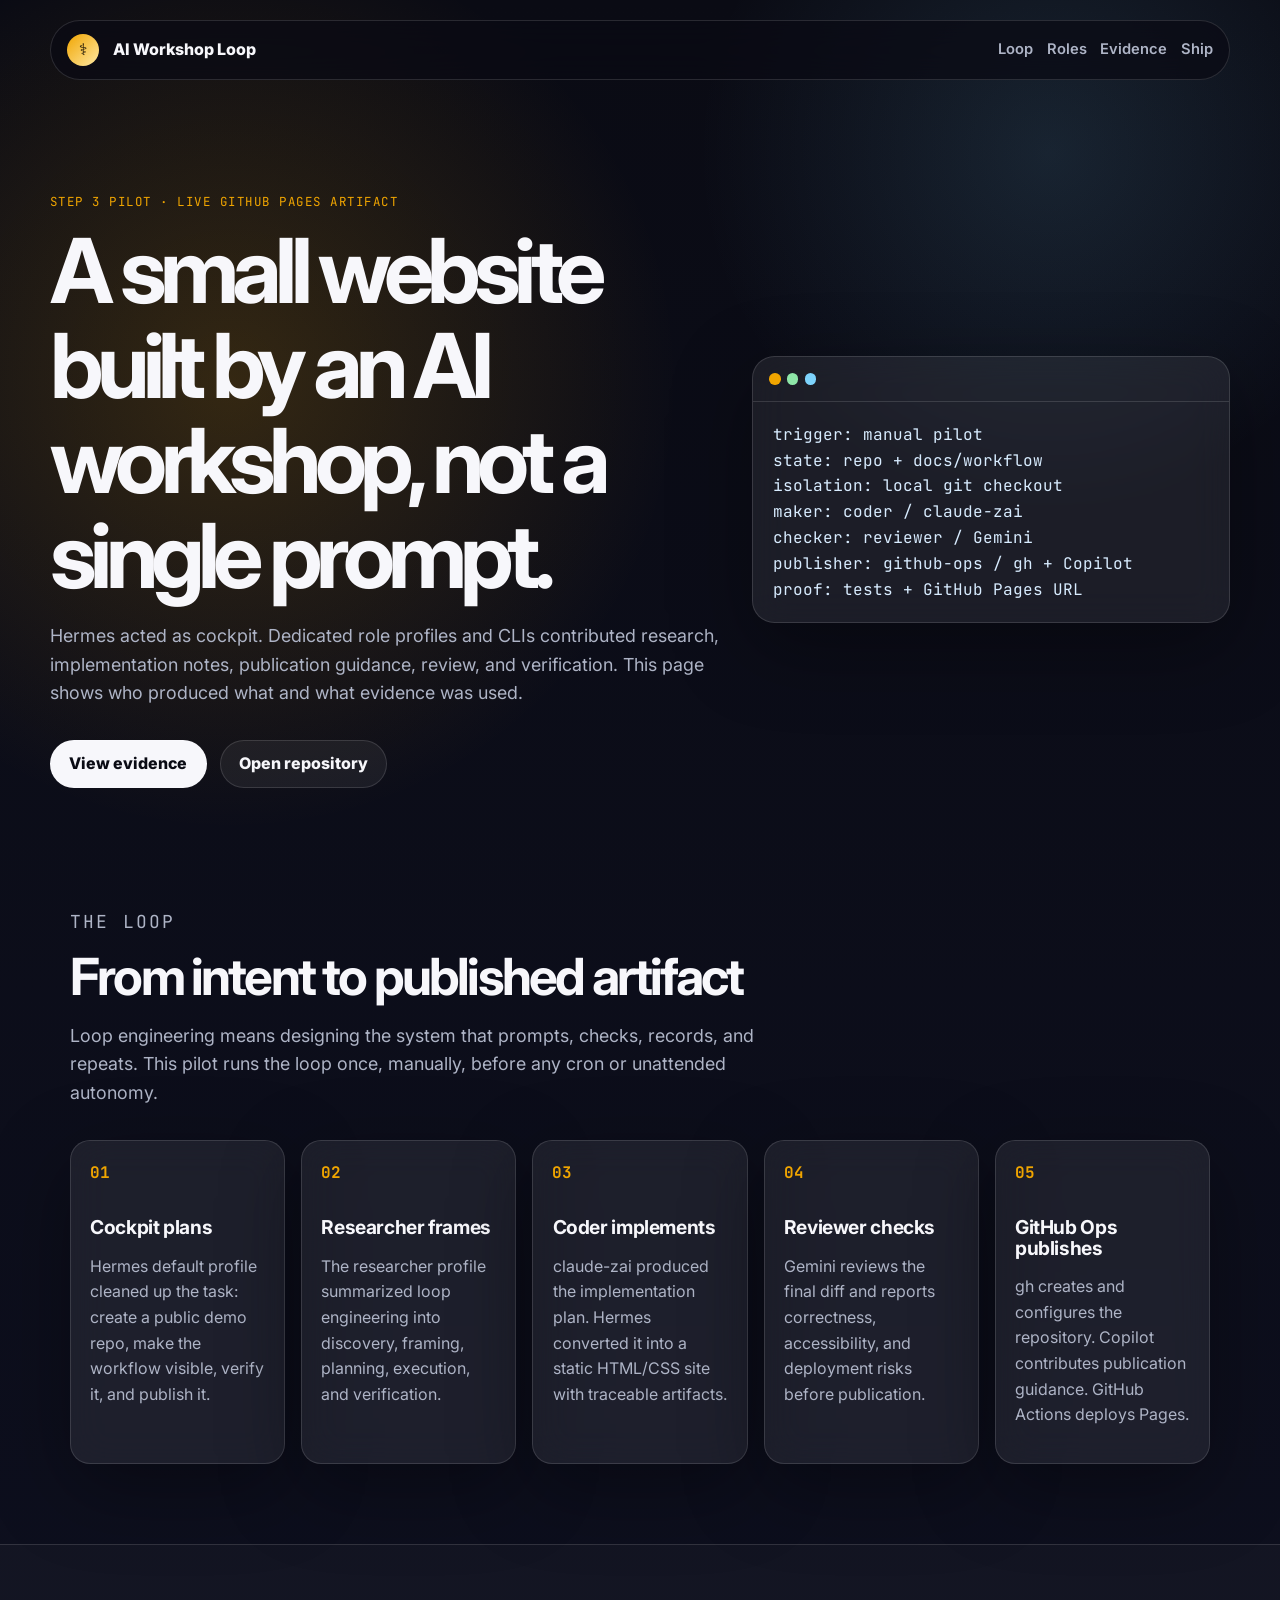
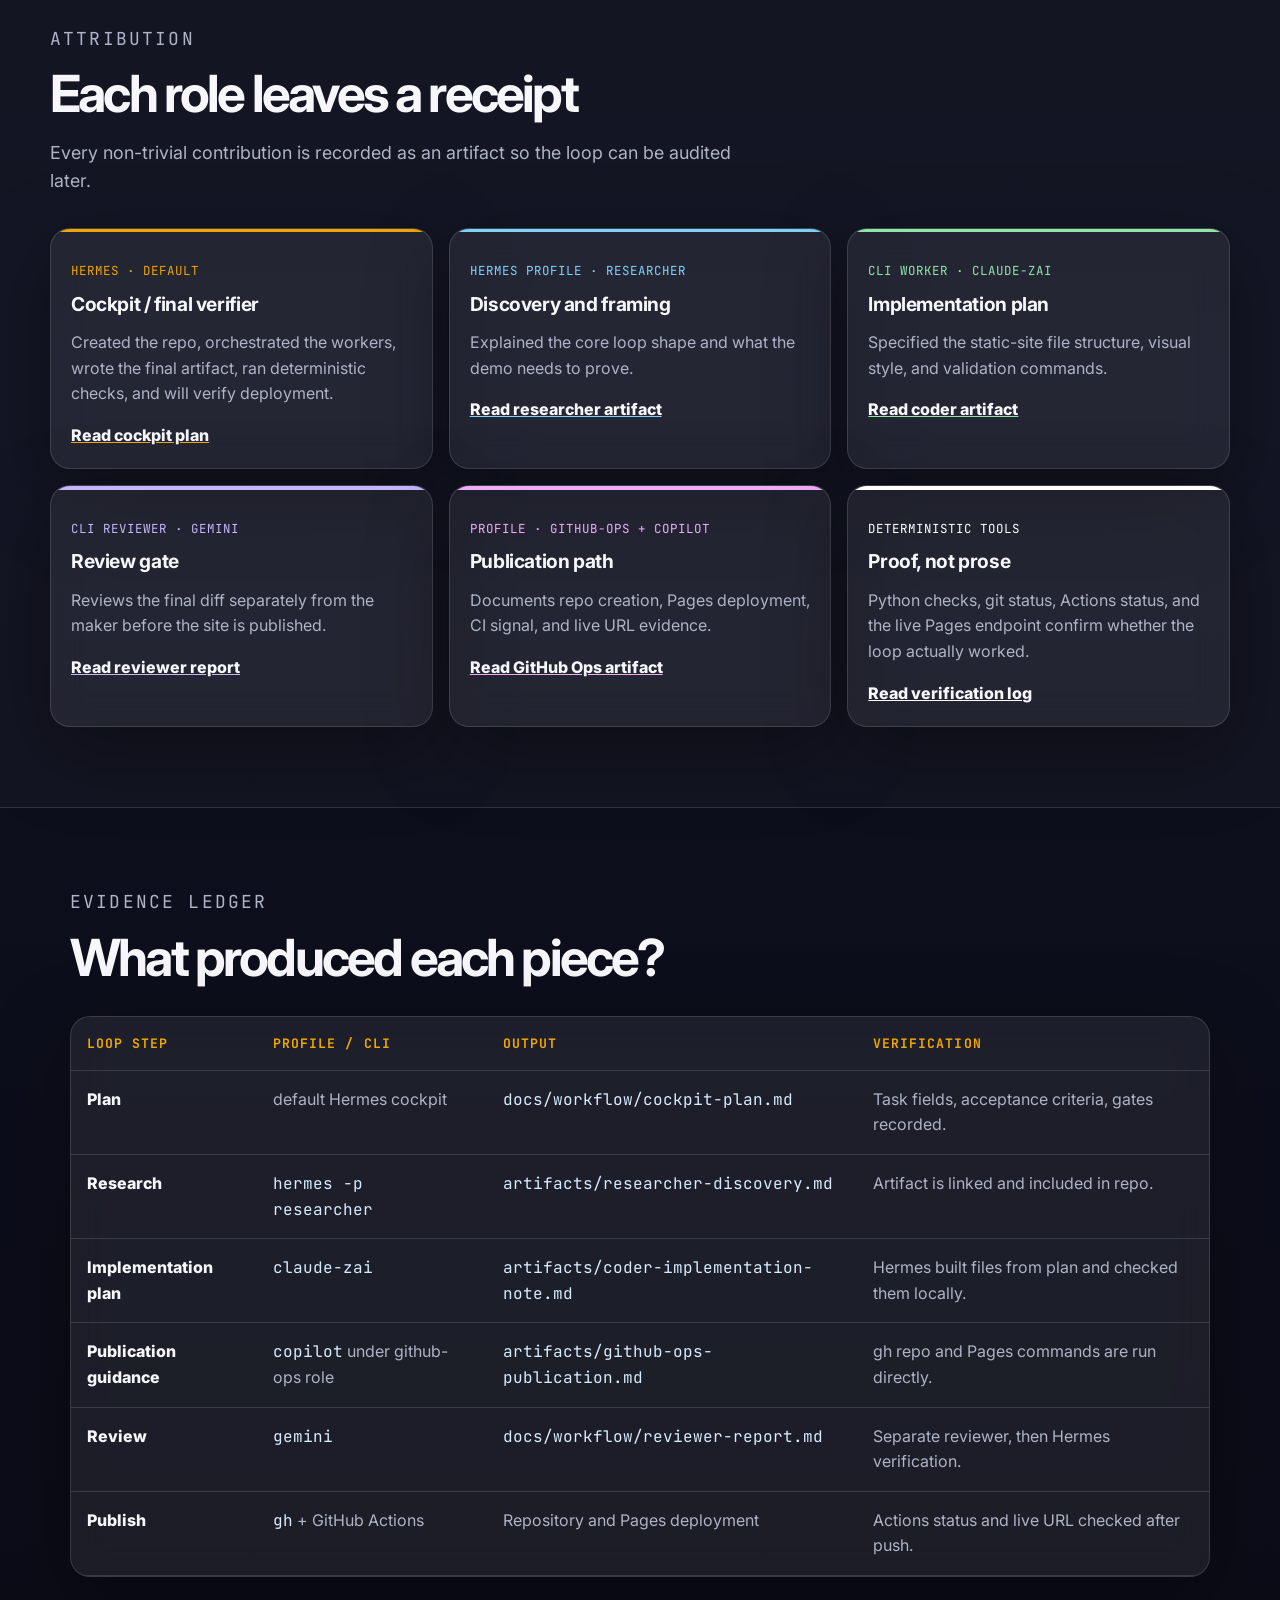
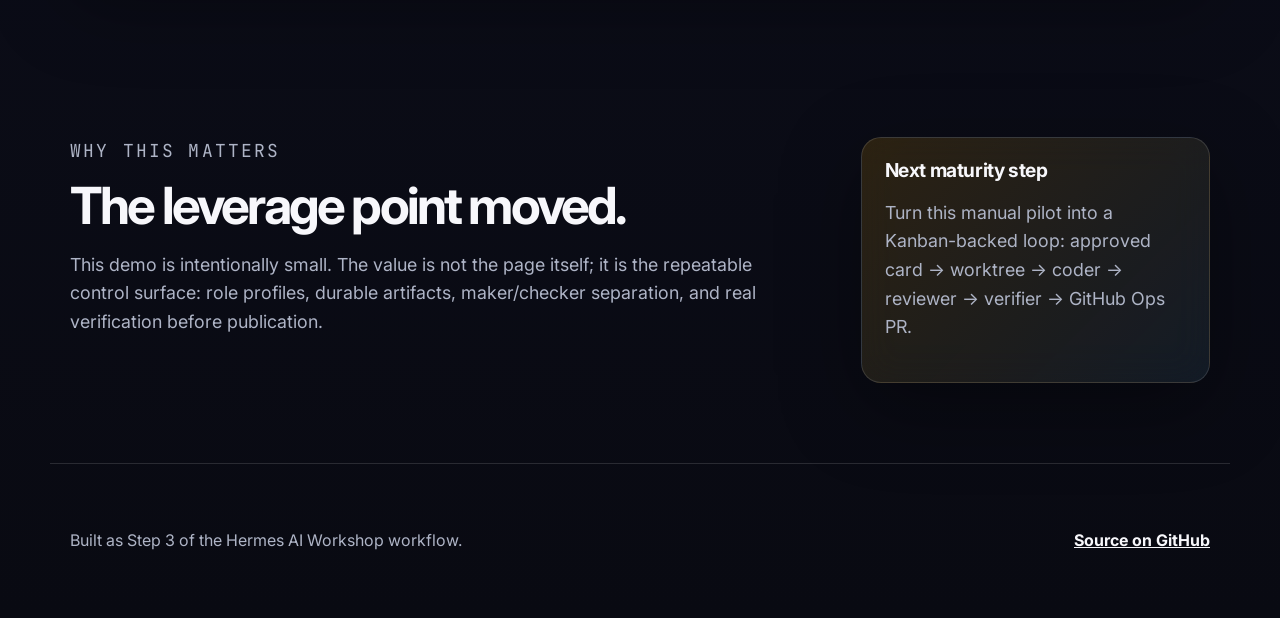
==== index.html @ 306cc92f "feat: publish AI workshop loop demo" ====
<!doctype html>
<html lang="en">
<head>
  <meta charset="utf-8">
  <meta name="viewport" content="width=device-width, initial-scale=1">
  <meta name="description" content="A live GitHub Pages demo of a Hermes AI-workshop loop with role profiles, CLI workers, review gates, and deterministic verification.">
  <title>Hermes AI Workshop Loop Demo</title>
  <link rel="preconnect" href="https://fonts.googleapis.com">
  <link rel="preconnect" href="https://fonts.gstatic.com" crossorigin>
  <link href="https://fonts.googleapis.com/css2?family=Inter:wght@400;500;600;700;800&family=JetBrains+Mono:wght@400;600&display=swap" rel="stylesheet">
  <link rel="stylesheet" href="styles.css">
</head>
<body>
  <a class="skip-link" href="#main">Skip to content</a>
  <header class="hero">
    <nav class="nav" aria-label="Primary">
      <a class="brand" href="#top" aria-label="AI Workshop Loop Demo home">
        <span class="brand-mark">⚕</span>
        <span>AI Workshop Loop</span>
      </a>
      <div class="nav-links">
        <a href="#loop">Loop</a>
        <a href="#roles">Roles</a>
        <a href="#evidence">Evidence</a>
        <a href="#ship">Ship</a>
      </div>
    </nav>

    <section id="top" class="hero-grid" aria-labelledby="hero-title">
      <div class="hero-copy">
        <p class="eyebrow">Step 3 pilot · live GitHub Pages artifact</p>
        <h1 id="hero-title">A small website built by an AI workshop, not a single prompt.</h1>
        <p class="hero-subtitle">Hermes acted as cockpit. Dedicated role profiles and CLIs contributed research, implementation notes, publication guidance, review, and verification. This page shows who produced what and what evidence was used.</p>
        <div class="hero-actions">
          <a class="button primary" href="#evidence">View evidence</a>
          <a class="button secondary" href="https://github.com/wink-/ai-workshop-loop-demo">Open repository</a>
        </div>
      </div>
      <div class="terminal-card" role="img" aria-label="Workflow terminal summary">
        <div class="terminal-dots" aria-hidden="true"><span></span><span></span><span></span></div>
        <pre><code>trigger: manual pilot
state: repo + docs/workflow
isolation: local git checkout
maker: coder / claude-zai
checker: reviewer / Gemini
publisher: github-ops / gh + Copilot
proof: tests + GitHub Pages URL</code></pre>
      </div>
    </section>
  </header>

  <main id="main">
    <section id="loop" class="section">
      <div class="section-heading">
        <p class="eyebrow">The loop</p>
        <h2>From intent to published artifact</h2>
        <p>Loop engineering means designing the system that prompts, checks, records, and repeats. This pilot runs the loop once, manually, before any cron or unattended autonomy.</p>
      </div>
      <ol class="timeline" aria-label="Workflow timeline">
        <li>
          <span class="step-number">01</span>
          <h3>Cockpit plans</h3>
          <p>Hermes default profile cleaned up the task: create a public demo repo, make the workflow visible, verify it, and publish it.</p>
        </li>
        <li>
          <span class="step-number">02</span>
          <h3>Researcher frames</h3>
          <p>The researcher profile summarized loop engineering into discovery, framing, planning, execution, and verification.</p>
        </li>
        <li>
          <span class="step-number">03</span>
          <h3>Coder implements</h3>
          <p>claude-zai produced the implementation plan. Hermes converted it into a static HTML/CSS site with traceable artifacts.</p>
        </li>
        <li>
          <span class="step-number">04</span>
          <h3>Reviewer checks</h3>
          <p>Gemini reviews the final diff and reports correctness, accessibility, and deployment risks before publication.</p>
        </li>
        <li>
          <span class="step-number">05</span>
          <h3>GitHub Ops publishes</h3>
          <p>gh creates and configures the repository. Copilot contributes publication guidance. GitHub Actions deploys Pages.</p>
        </li>
      </ol>
    </section>

    <section id="roles" class="section alt">
      <div class="section-heading">
        <p class="eyebrow">Attribution</p>
        <h2>Each role leaves a receipt</h2>
        <p>Every non-trivial contribution is recorded as an artifact so the loop can be audited later.</p>
      </div>
      <div class="role-grid">
        <article class="role-card cockpit">
          <p class="role-tag">Hermes · default</p>
          <h3>Cockpit / final verifier</h3>
          <p>Created the repo, orchestrated the workers, wrote the final artifact, ran deterministic checks, and will verify deployment.</p>
          <a href="docs/workflow/cockpit-plan.md">Read cockpit plan</a>
        </article>
        <article class="role-card researcher">
          <p class="role-tag">Hermes profile · researcher</p>
          <h3>Discovery and framing</h3>
          <p>Explained the core loop shape and what the demo needs to prove.</p>
          <a href="artifacts/researcher-discovery.md">Read researcher artifact</a>
        </article>
        <article class="role-card coder">
          <p class="role-tag">CLI worker · claude-zai</p>
          <h3>Implementation plan</h3>
          <p>Specified the static-site file structure, visual style, and validation commands.</p>
          <a href="artifacts/coder-implementation-note.md">Read coder artifact</a>
        </article>
        <article class="role-card reviewer">
          <p class="role-tag">CLI reviewer · Gemini</p>
          <h3>Review gate</h3>
          <p>Reviews the final diff separately from the maker before the site is published.</p>
          <a href="docs/workflow/reviewer-report.md">Read reviewer report</a>
        </article>
        <article class="role-card github">
          <p class="role-tag">Profile · github-ops + Copilot</p>
          <h3>Publication path</h3>
          <p>Documents repo creation, Pages deployment, CI signal, and live URL evidence.</p>
          <a href="artifacts/github-ops-publication.md">Read GitHub Ops artifact</a>
        </article>
        <article class="role-card verifier">
          <p class="role-tag">Deterministic tools</p>
          <h3>Proof, not prose</h3>
          <p>Python checks, git status, Actions status, and the live Pages endpoint confirm whether the loop actually worked.</p>
          <a href="docs/workflow/verification.md">Read verification log</a>
        </article>
      </div>
    </section>

    <section id="evidence" class="section">
      <div class="section-heading">
        <p class="eyebrow">Evidence ledger</p>
        <h2>What produced each piece?</h2>
      </div>
      <div class="table-wrap">
        <table>
          <thead>
            <tr>
              <th scope="col">Loop step</th>
              <th scope="col">Profile / CLI</th>
              <th scope="col">Output</th>
              <th scope="col">Verification</th>
            </tr>
          </thead>
          <tbody>
            <tr>
              <td>Plan</td>
              <td>default Hermes cockpit</td>
              <td><code>docs/workflow/cockpit-plan.md</code></td>
              <td>Task fields, acceptance criteria, gates recorded.</td>
            </tr>
            <tr>
              <td>Research</td>
              <td><code>hermes -p researcher</code></td>
              <td><code>artifacts/researcher-discovery.md</code></td>
              <td>Artifact is linked and included in repo.</td>
            </tr>
            <tr>
              <td>Implementation plan</td>
              <td><code>claude-zai</code></td>
              <td><code>artifacts/coder-implementation-note.md</code></td>
              <td>Hermes built files from plan and checked them locally.</td>
            </tr>
            <tr>
              <td>Publication guidance</td>
              <td><code>copilot</code> under github-ops role</td>
              <td><code>artifacts/github-ops-publication.md</code></td>
              <td>gh repo and Pages commands are run directly.</td>
            </tr>
            <tr>
              <td>Review</td>
              <td><code>gemini</code></td>
              <td><code>docs/workflow/reviewer-report.md</code></td>
              <td>Separate reviewer, then Hermes verification.</td>
            </tr>
            <tr>
              <td>Publish</td>
              <td><code>gh</code> + GitHub Actions</td>
              <td>Repository and Pages deployment</td>
              <td>Actions status and live URL checked after push.</td>
            </tr>
          </tbody>
        </table>
      </div>
    </section>

    <section id="ship" class="section ship">
      <div>
        <p class="eyebrow">Why this matters</p>
        <h2>The leverage point moved.</h2>
        <p>This demo is intentionally small. The value is not the page itself; it is the repeatable control surface: role profiles, durable artifacts, maker/checker separation, and real verification before publication.</p>
      </div>
      <div class="ship-card">
        <h3>Next maturity step</h3>
        <p>Turn this manual pilot into a Kanban-backed loop: approved card → worktree → coder → reviewer → verifier → GitHub Ops PR.</p>
      </div>
    </section>
  </main>

  <footer class="footer">
    <p>Built as Step 3 of the Hermes AI Workshop workflow.</p>
    <p><a href="https://github.com/wink-/ai-workshop-loop-demo">Source on GitHub</a></p>
  </footer>
</body>
</html>
---- styles.css ----
:root {
  color-scheme: dark;
  --bg: #0a0b14;
  --bg-soft: #101321;
  --panel: rgba(255, 255, 255, 0.07);
  --panel-strong: rgba(255, 255, 255, 0.11);
  --text: #f7f7fb;
  --muted: #aeb4c6;
  --line: rgba(255, 255, 255, 0.13);
  --amber: #f0a500;
  --blue: #7dd3fc;
  --green: #8ee6a8;
  --purple: #c4b5fd;
  --pink: #f0abfc;
  --shadow: 0 24px 80px rgba(0, 0, 0, 0.35);
}

* { box-sizing: border-box; }
html { scroll-behavior: smooth; }
body {
  margin: 0;
  font-family: Inter, system-ui, -apple-system, BlinkMacSystemFont, "Segoe UI", sans-serif;
  background:
    radial-gradient(circle at 18% 10%, rgba(240, 165, 0, 0.18), transparent 28rem),
    radial-gradient(circle at 82% 4%, rgba(125, 211, 252, 0.12), transparent 22rem),
    linear-gradient(180deg, #0a0b14 0%, #0e1020 52%, #090a12 100%);
  color: var(--text);
  line-height: 1.6;
}

a { color: inherit; }
.skip-link {
  position: absolute;
  left: 1rem;
  top: -4rem;
  background: var(--amber);
  color: #17110a;
  padding: 0.75rem 1rem;
  border-radius: 999px;
  z-index: 10;
}
.skip-link:focus { top: 1rem; }

.hero { min-height: 92vh; padding: 1.25rem; }
.nav {
  position: sticky;
  top: 1rem;
  z-index: 5;
  max-width: 1180px;
  margin: 0 auto;
  display: flex;
  align-items: center;
  justify-content: space-between;
  gap: 1rem;
  padding: 0.8rem 1rem;
  border: 1px solid var(--line);
  border-radius: 999px;
  background: rgba(10, 11, 20, 0.72);
  backdrop-filter: blur(20px);
}
.brand,
.nav-links { display: flex; align-items: center; gap: 0.85rem; }
.brand { font-weight: 800; text-decoration: none; }
.brand-mark {
  display: grid;
  place-items: center;
  width: 2rem;
  height: 2rem;
  border-radius: 50%;
  background: linear-gradient(135deg, var(--amber), #ffe8a3);
  color: #191205;
}
.nav-links a {
  color: var(--muted);
  text-decoration: none;
  font-size: 0.92rem;
  font-weight: 600;
}
.nav-links a:hover { color: var(--text); }

.hero-grid {
  max-width: 1180px;
  margin: 7rem auto 0;
  display: grid;
  grid-template-columns: minmax(0, 1.05fr) minmax(320px, 0.75fr);
  gap: 2rem;
  align-items: center;
}
.eyebrow {
  margin: 0 0 0.8rem;
  color: var(--amber);
  font-family: "JetBrains Mono", monospace;
  font-size: 0.78rem;
  letter-spacing: 0.12em;
  text-transform: uppercase;
}
h1, h2, h3 { line-height: 1.06; margin: 0; }
h1 {
  max-width: 820px;
  font-size: clamp(3rem, 7vw, 6.9rem);
  letter-spacing: -0.075em;
}
h2 { font-size: clamp(2rem, 4vw, 4rem); letter-spacing: -0.055em; }
h3 { font-size: 1.2rem; letter-spacing: -0.02em; }
.hero-subtitle,
.section-heading p,
.ship p { color: var(--muted); font-size: 1.12rem; max-width: 720px; }
.hero-actions { display: flex; flex-wrap: wrap; gap: 0.8rem; margin-top: 2rem; }
.button {
  display: inline-flex;
  align-items: center;
  justify-content: center;
  min-height: 3rem;
  padding: 0 1.15rem;
  border-radius: 999px;
  font-weight: 800;
  text-decoration: none;
  border: 1px solid var(--line);
}
.primary { background: var(--text); color: #0a0b14; }
.secondary { background: rgba(255,255,255,0.06); color: var(--text); }
.terminal-card,
.role-card,
.ship-card,
.timeline li,
.table-wrap {
  border: 1px solid var(--line);
  background: var(--panel);
  box-shadow: var(--shadow);
  backdrop-filter: blur(18px);
}
.terminal-card { border-radius: 1.4rem; overflow: hidden; }
.terminal-dots { display: flex; gap: 0.4rem; padding: 1rem; border-bottom: 1px solid var(--line); }
.terminal-dots span { width: 0.72rem; height: 0.72rem; border-radius: 50%; background: var(--amber); }
.terminal-dots span:nth-child(2) { background: var(--green); }
.terminal-dots span:nth-child(3) { background: var(--blue); }
pre { margin: 0; padding: 1.25rem; overflow: auto; }
code { font-family: "JetBrains Mono", ui-monospace, SFMono-Regular, Menlo, monospace; color: #d8ecff; }

.section { max-width: 1180px; margin: 0 auto; padding: 5rem 1.25rem; }
.section.alt { max-width: none; padding-inline: max(1.25rem, calc((100vw - 1180px) / 2)); background: rgba(255,255,255,0.025); border-block: 1px solid var(--line); }
.section-heading { margin-bottom: 2rem; }
.timeline {
  list-style: none;
  display: grid;
  grid-template-columns: repeat(5, 1fr);
  gap: 1rem;
  padding: 0;
  margin: 0;
}
.timeline li { min-height: 17rem; border-radius: 1.25rem; padding: 1.2rem; }
.step-number { display: inline-flex; margin-bottom: 2rem; color: var(--amber); font-family: "JetBrains Mono", monospace; font-weight: 700; }
.timeline p,
.role-card p { color: var(--muted); }
.role-grid { display: grid; grid-template-columns: repeat(3, 1fr); gap: 1rem; }
.role-card { border-radius: 1.25rem; padding: 1.25rem; min-height: 15rem; position: relative; overflow: hidden; }
.role-card::before {
  content: "";
  position: absolute;
  inset: 0 0 auto;
  height: 0.22rem;
  background: var(--accent, var(--amber));
}
.role-card a { color: var(--text); font-weight: 800; text-decoration-color: var(--accent, var(--amber)); }
.role-tag { color: var(--accent, var(--amber)) !important; font-family: "JetBrains Mono", monospace; font-size: 0.78rem; text-transform: uppercase; letter-spacing: 0.08em; }
.cockpit { --accent: var(--amber); }
.researcher { --accent: var(--blue); }
.coder { --accent: var(--green); }
.reviewer { --accent: var(--purple); }
.github { --accent: var(--pink); }
.verifier { --accent: #ffffff; }
.table-wrap { border-radius: 1.25rem; overflow-x: auto; }
table { width: 100%; border-collapse: collapse; min-width: 760px; }
th, td { padding: 1rem; text-align: left; border-bottom: 1px solid var(--line); vertical-align: top; }
th { color: var(--amber); font-family: "JetBrains Mono", monospace; font-size: 0.82rem; text-transform: uppercase; letter-spacing: 0.08em; }
td { color: var(--muted); }
td:first-child { color: var(--text); font-weight: 800; }
.ship {
  display: grid;
  grid-template-columns: 1fr minmax(280px, 0.45fr);
  gap: 1rem;
  align-items: stretch;
}
.ship-card { border-radius: 1.25rem; padding: 1.4rem; background: linear-gradient(135deg, rgba(240,165,0,0.15), rgba(125,211,252,0.08)); }
.footer {
  max-width: 1180px;
  margin: 0 auto;
  padding: 3rem 1.25rem;
  color: var(--muted);
  display: flex;
  justify-content: space-between;
  gap: 1rem;
  border-top: 1px solid var(--line);
}
.footer a { color: var(--text); font-weight: 700; }

@media (max-width: 900px) {
  .hero-grid,
  .ship { grid-template-columns: 1fr; }
  .timeline,
  .role-grid { grid-template-columns: 1fr 1fr; }
}
@media (max-width: 640px) {
  .nav { align-items: flex-start; border-radius: 1.2rem; }
  .nav,
  .nav-links { flex-direction: column; }
  .hero-grid { margin-top: 4rem; }
  .timeline,
  .role-grid { grid-template-columns: 1fr; }
  .footer { flex-direction: column; }
}
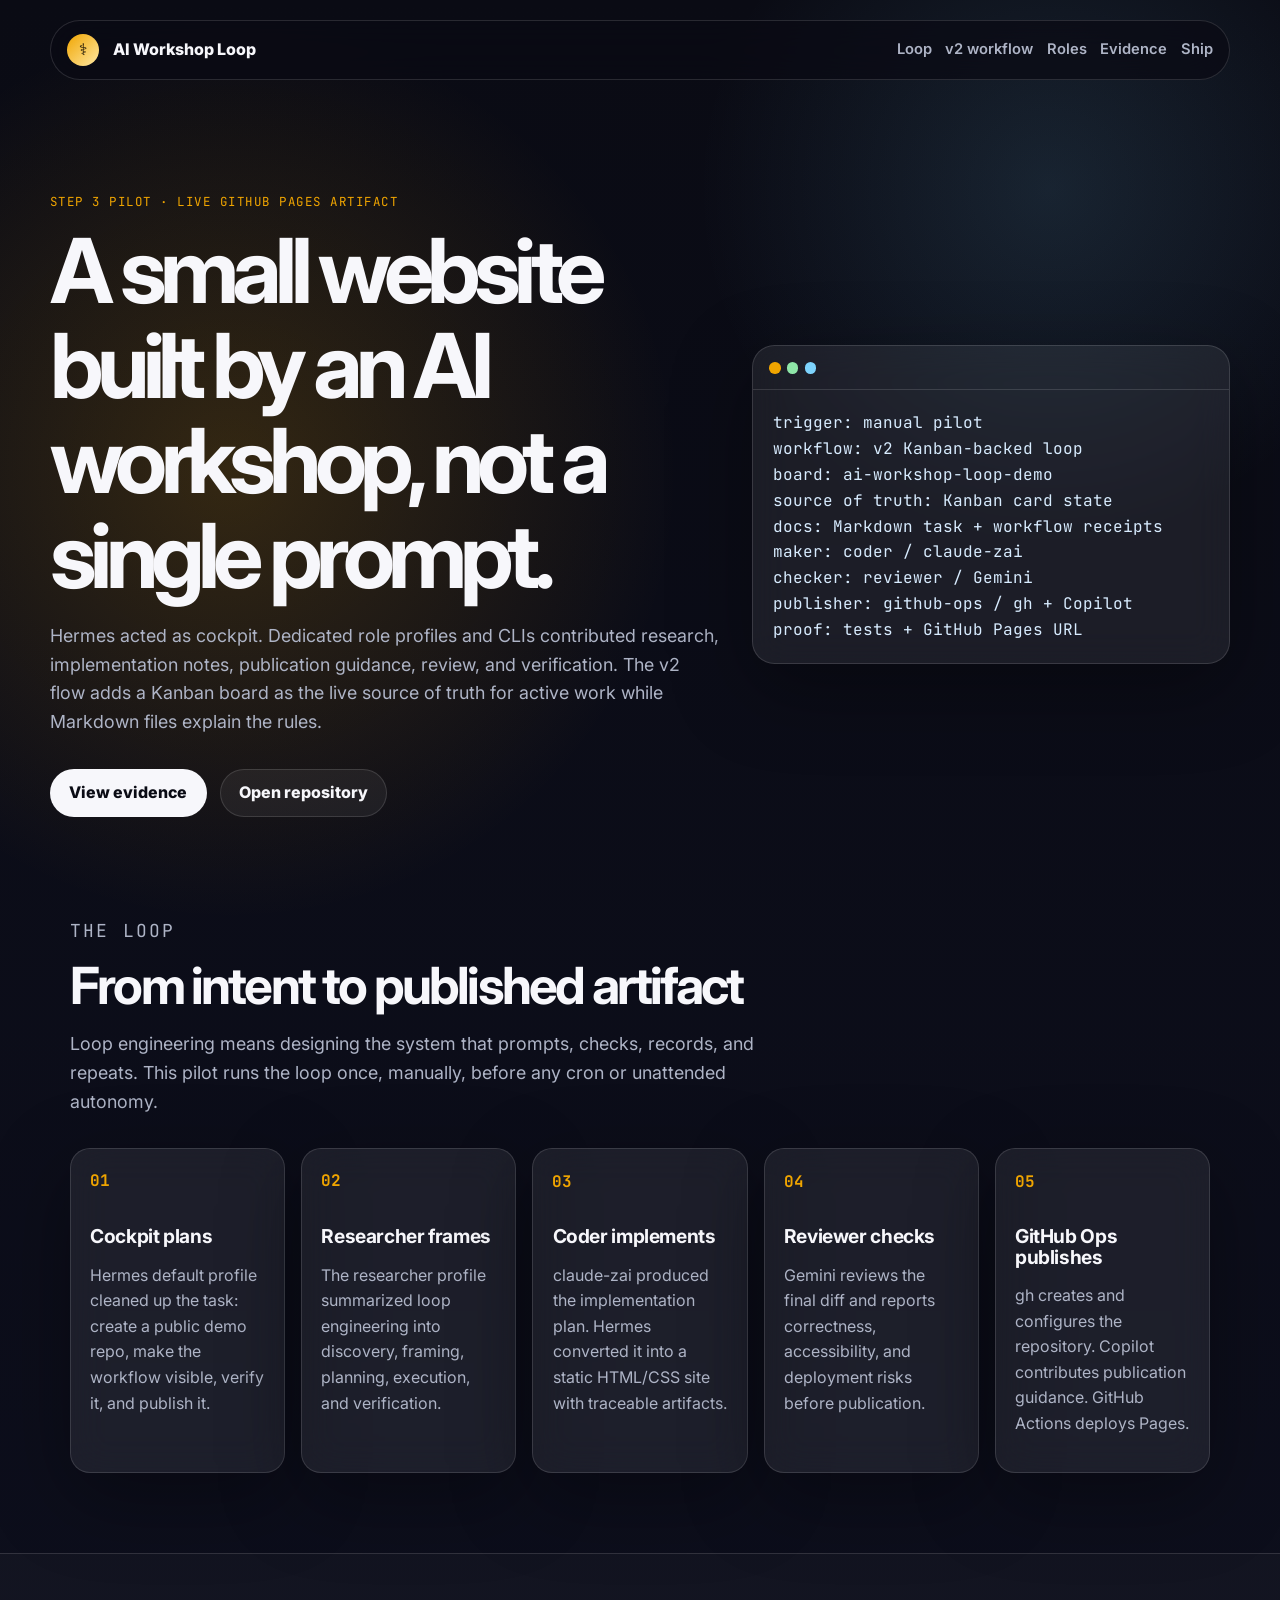
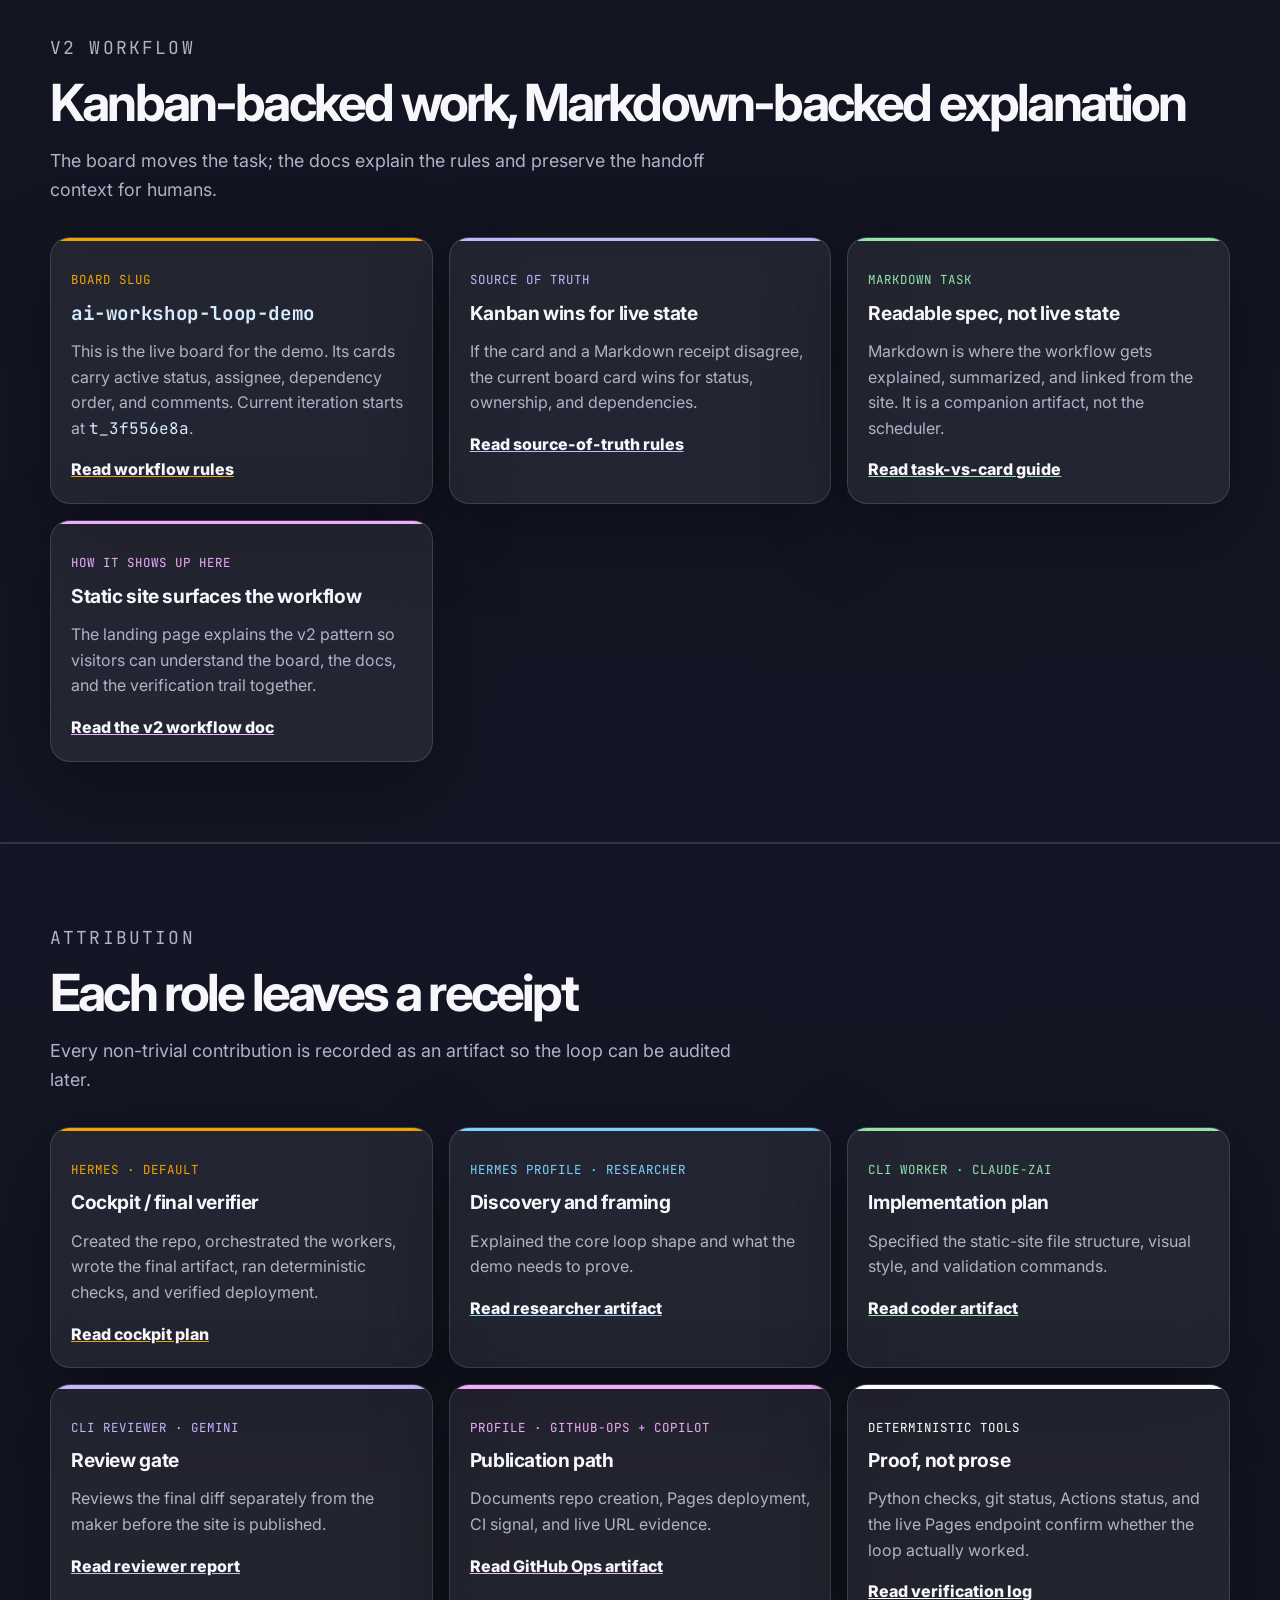
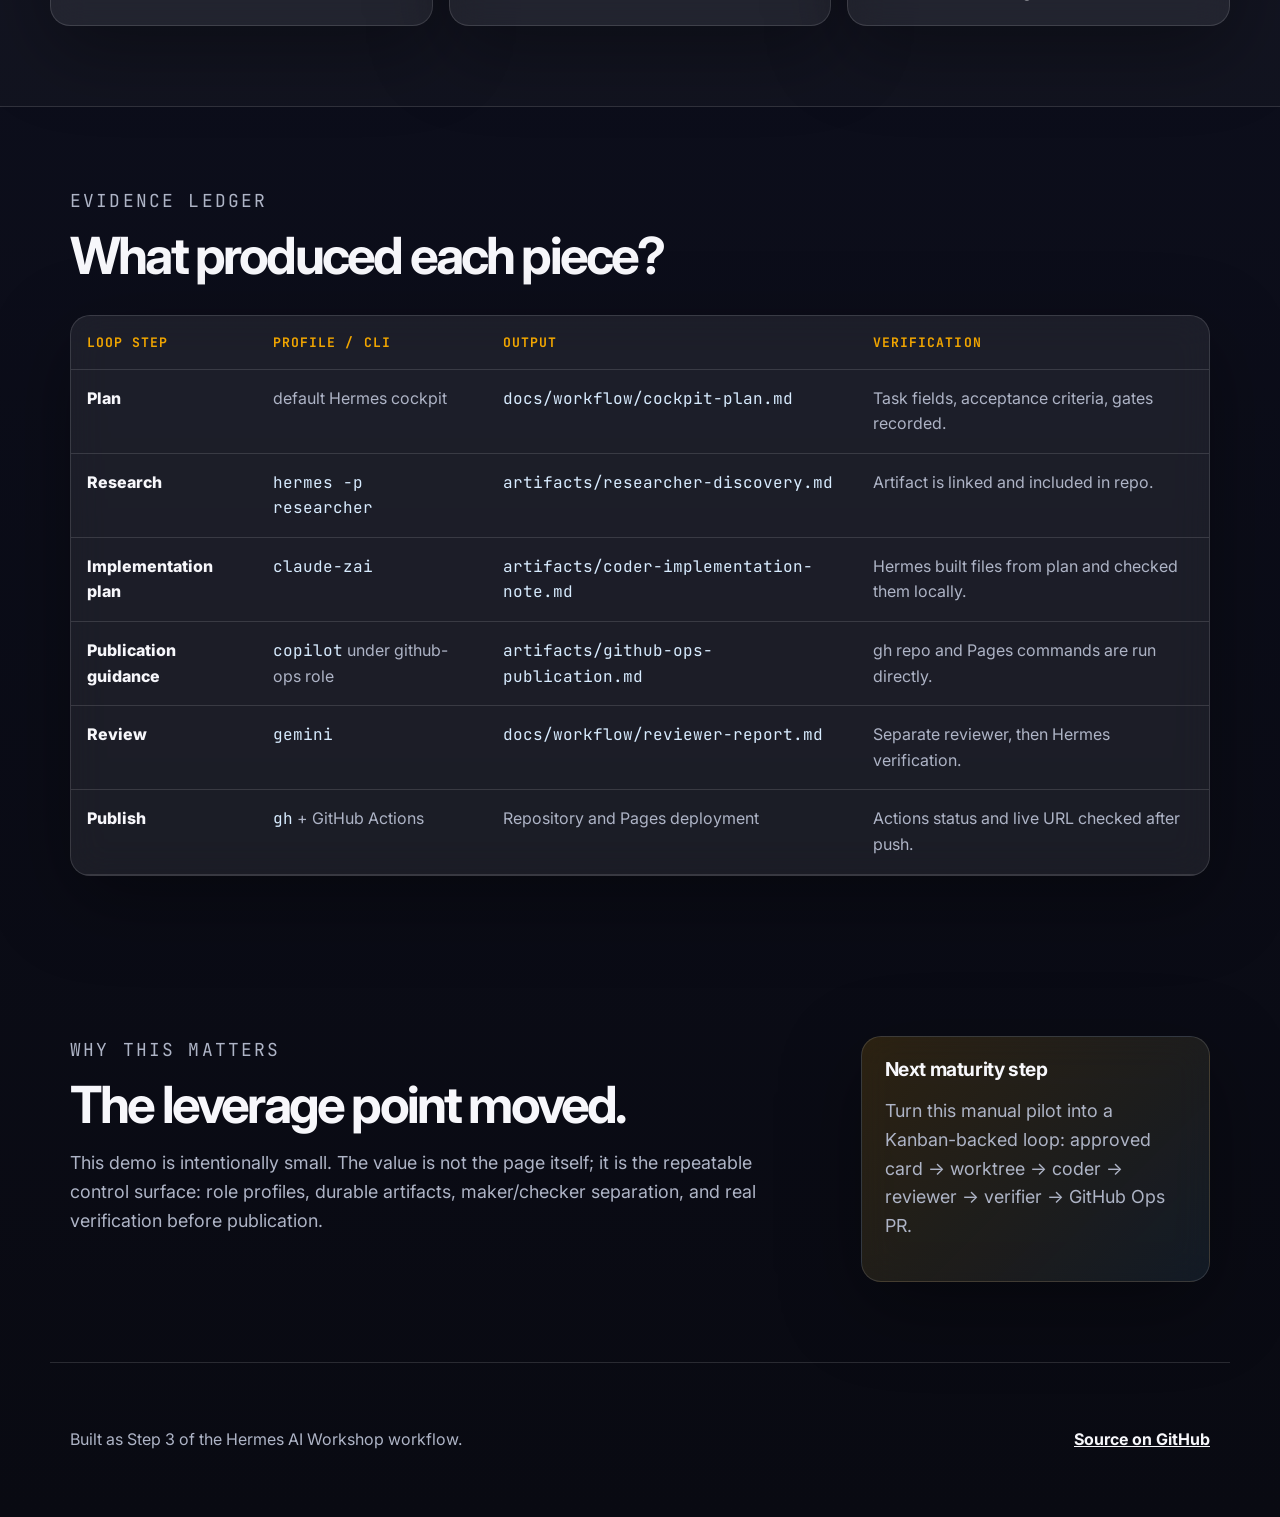
==== commit 6f98d91d: "docs: add v2 Kanban workflow publish update" ====
--- a/index.html
+++ b/index.html
@@ -3,7 +3,7 @@
 <head>
   <meta charset="utf-8">
   <meta name="viewport" content="width=device-width, initial-scale=1">
-  <meta name="description" content="A live GitHub Pages demo of a Hermes AI-workshop loop with role profiles, CLI workers, review gates, and deterministic verification.">
+  <meta name="description" content="A live GitHub Pages demo of a Hermes AI-workshop loop with role profiles, Kanban-backed v2 workflow rules, review gates, and deterministic verification.">
   <title>Hermes AI Workshop Loop Demo</title>
   <link rel="preconnect" href="https://fonts.googleapis.com">
   <link rel="preconnect" href="https://fonts.gstatic.com" crossorigin>
@@ -20,6 +20,7 @@
       </a>
       <div class="nav-links">
         <a href="#loop">Loop</a>
+        <a href="#workflow-v2">v2 workflow</a>
         <a href="#roles">Roles</a>
         <a href="#evidence">Evidence</a>
         <a href="#ship">Ship</a>
@@ -30,7 +31,7 @@
       <div class="hero-copy">
         <p class="eyebrow">Step 3 pilot · live GitHub Pages artifact</p>
         <h1 id="hero-title">A small website built by an AI workshop, not a single prompt.</h1>
-        <p class="hero-subtitle">Hermes acted as cockpit. Dedicated role profiles and CLIs contributed research, implementation notes, publication guidance, review, and verification. This page shows who produced what and what evidence was used.</p>
+        <p class="hero-subtitle">Hermes acted as cockpit. Dedicated role profiles and CLIs contributed research, implementation notes, publication guidance, review, and verification. The v2 flow adds a Kanban board as the live source of truth for active work while Markdown files explain the rules.</p>
         <div class="hero-actions">
           <a class="button primary" href="#evidence">View evidence</a>
           <a class="button secondary" href="https://github.com/wink-/ai-workshop-loop-demo">Open repository</a>
@@ -39,8 +40,10 @@
       <div class="terminal-card" role="img" aria-label="Workflow terminal summary">
         <div class="terminal-dots" aria-hidden="true"><span></span><span></span><span></span></div>
         <pre><code>trigger: manual pilot
-state: repo + docs/workflow
-isolation: local git checkout
+workflow: v2 Kanban-backed loop
+board: ai-workshop-loop-demo
+source of truth: Kanban card state
+docs: Markdown task + workflow receipts
 maker: coder / claude-zai
 checker: reviewer / Gemini
 publisher: github-ops / gh + Copilot
@@ -85,6 +88,40 @@
       </ol>
     </section>
 
+    <section id="workflow-v2" class="section alt">
+      <div class="section-heading">
+        <p class="eyebrow">v2 workflow</p>
+        <h2>Kanban-backed work, Markdown-backed explanation</h2>
+        <p>The board moves the task; the docs explain the rules and preserve the handoff context for humans.</p>
+      </div>
+      <div class="role-grid">
+        <article class="role-card cockpit">
+          <p class="role-tag">Board slug</p>
+          <h3><code>ai-workshop-loop-demo</code></h3>
+          <p>This is the live board for the demo. Its cards carry active status, assignee, dependency order, and comments. Current iteration starts at <code>t_3f556e8a</code>.</p>
+          <a href="docs/workflow/kanban-backed-workflow.md">Read workflow rules</a>
+        </article>
+        <article class="role-card reviewer">
+          <p class="role-tag">Source of truth</p>
+          <h3>Kanban wins for live state</h3>
+          <p>If the card and a Markdown receipt disagree, the current board card wins for status, ownership, and dependencies.</p>
+          <a href="docs/workflow/kanban-backed-workflow.md">Read source-of-truth rules</a>
+        </article>
+        <article class="role-card coder">
+          <p class="role-tag">Markdown task</p>
+          <h3>Readable spec, not live state</h3>
+          <p>Markdown is where the workflow gets explained, summarized, and linked from the site. It is a companion artifact, not the scheduler.</p>
+          <a href="docs/workflow/markdown-task-vs-kanban-card.md">Read task-vs-card guide</a>
+        </article>
+        <article class="role-card github">
+          <p class="role-tag">How it shows up here</p>
+          <h3>Static site surfaces the workflow</h3>
+          <p>The landing page explains the v2 pattern so visitors can understand the board, the docs, and the verification trail together.</p>
+          <a href="docs/workflow/kanban-backed-workflow.md">Read the v2 workflow doc</a>
+        </article>
+      </div>
+    </section>
+
     <section id="roles" class="section alt">
       <div class="section-heading">
         <p class="eyebrow">Attribution</p>
@@ -95,7 +132,7 @@
         <article class="role-card cockpit">
           <p class="role-tag">Hermes · default</p>
           <h3>Cockpit / final verifier</h3>
-          <p>Created the repo, orchestrated the workers, wrote the final artifact, ran deterministic checks, and will verify deployment.</p>
+          <p>Created the repo, orchestrated the workers, wrote the final artifact, ran deterministic checks, and verified deployment.</p>
           <a href="docs/workflow/cockpit-plan.md">Read cockpit plan</a>
         </article>
         <article class="role-card researcher">
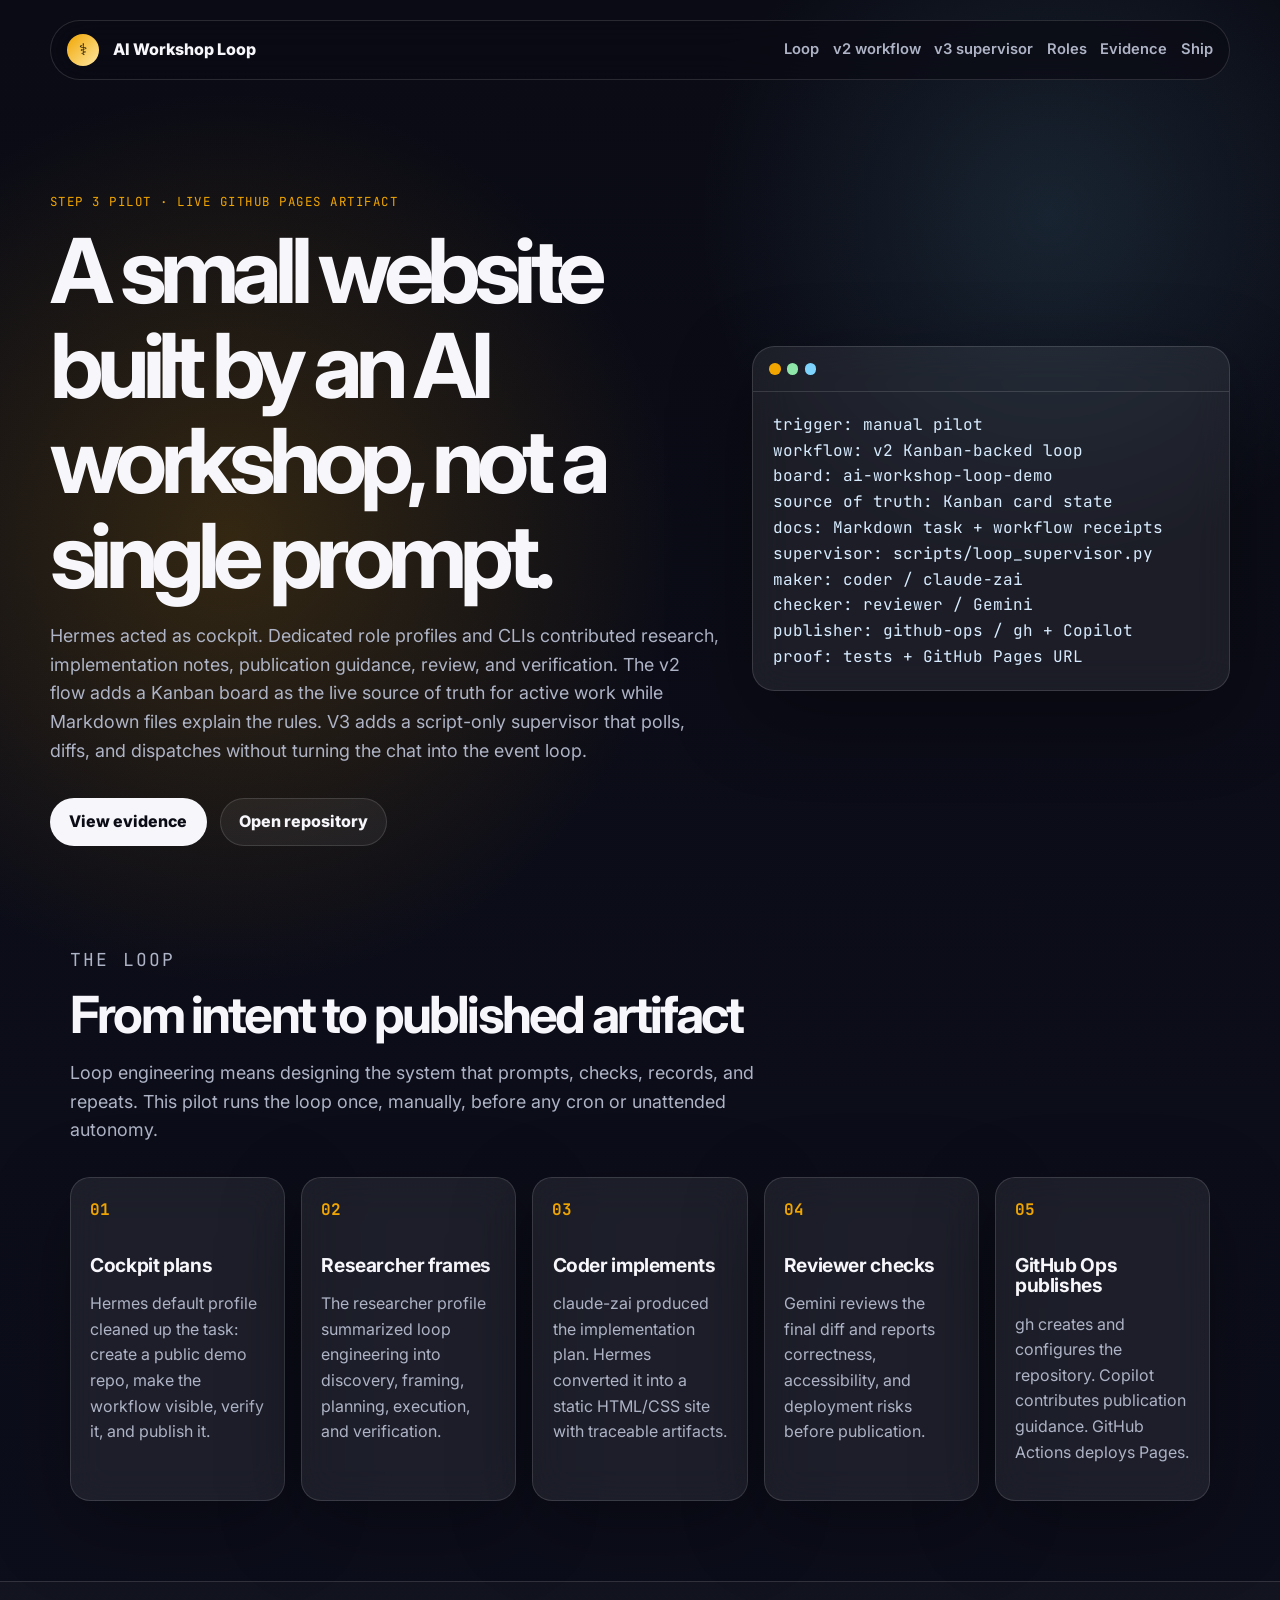
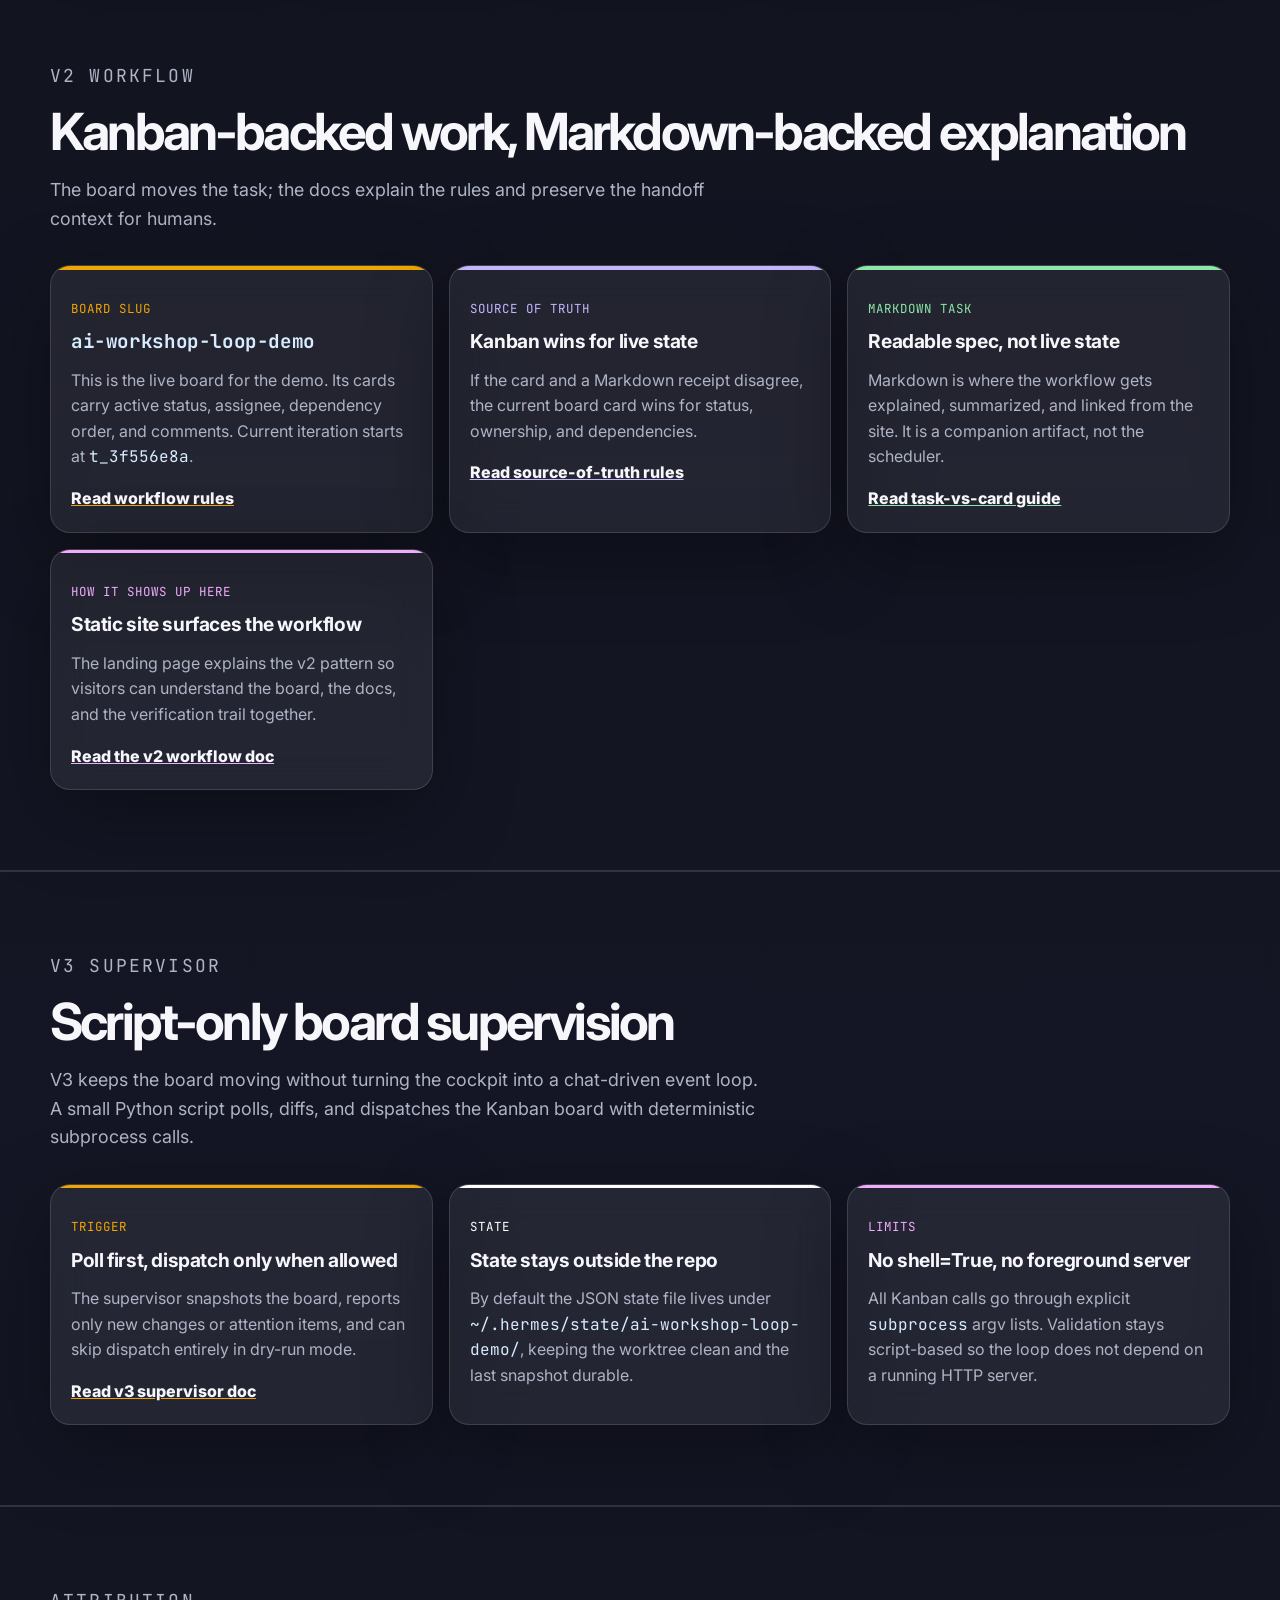
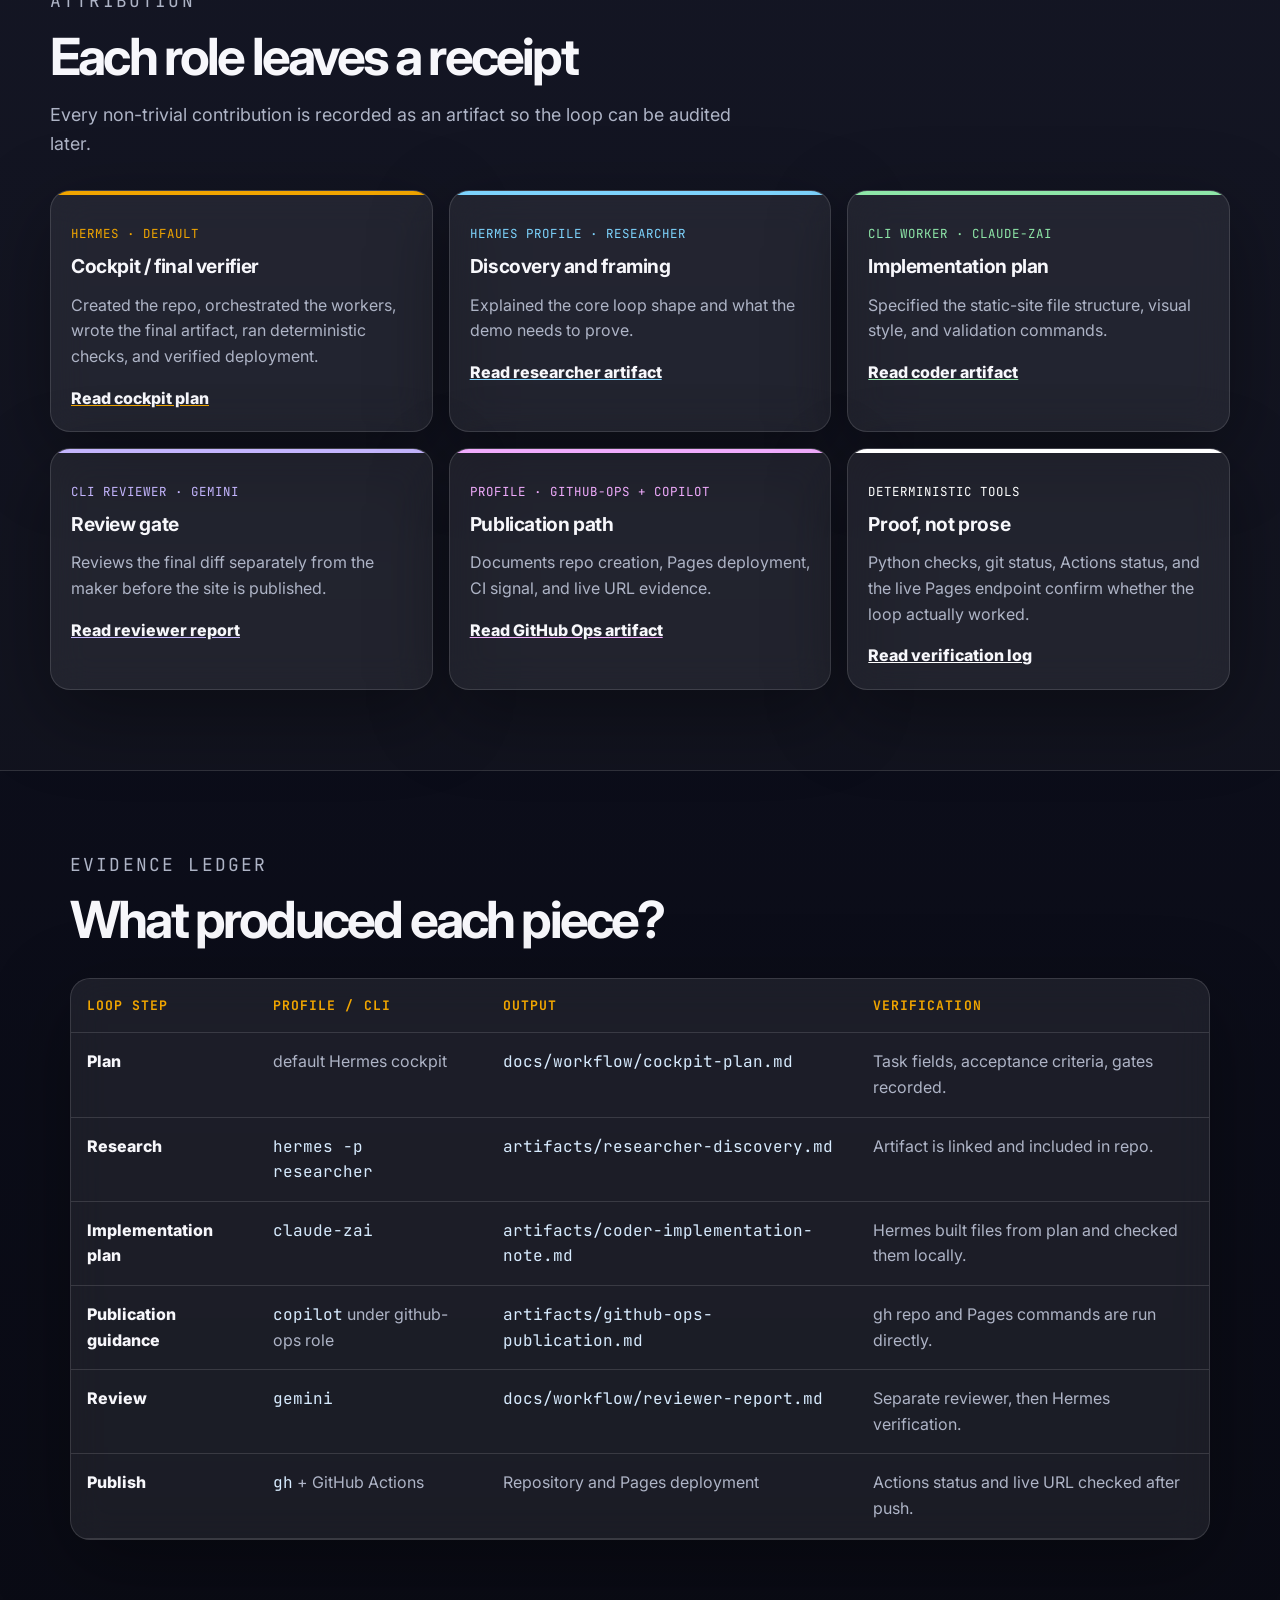
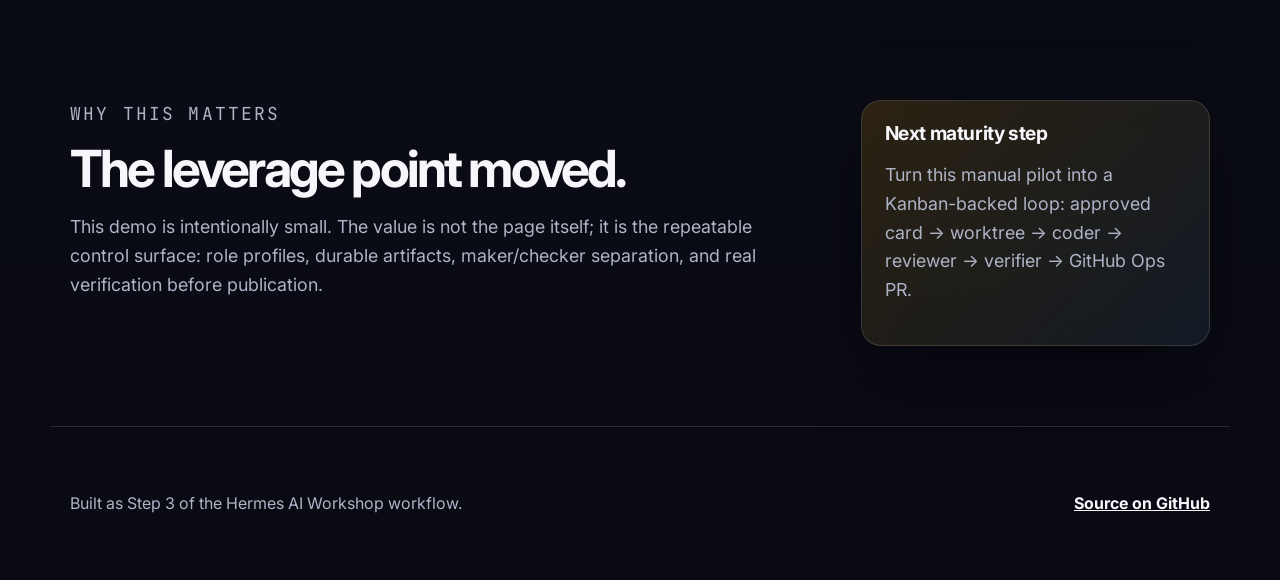
==== commit bb9bcf25: "docs: publish v3 loop supervisor update" ====
--- a/index.html
+++ b/index.html
@@ -3,7 +3,7 @@
 <head>
   <meta charset="utf-8">
   <meta name="viewport" content="width=device-width, initial-scale=1">
-  <meta name="description" content="A live GitHub Pages demo of a Hermes AI-workshop loop with role profiles, Kanban-backed v2 workflow rules, review gates, and deterministic verification.">
+  <meta name="description" content="A live GitHub Pages demo of a Hermes AI-workshop loop with role profiles, Kanban-backed v2 workflow rules, review gates, deterministic verification, and a script-only v3 loop supervisor.">
   <title>Hermes AI Workshop Loop Demo</title>
   <link rel="preconnect" href="https://fonts.googleapis.com">
   <link rel="preconnect" href="https://fonts.gstatic.com" crossorigin>
@@ -21,6 +21,7 @@
       <div class="nav-links">
         <a href="#loop">Loop</a>
         <a href="#workflow-v2">v2 workflow</a>
+        <a href="#workflow-v3">v3 supervisor</a>
         <a href="#roles">Roles</a>
         <a href="#evidence">Evidence</a>
         <a href="#ship">Ship</a>
@@ -31,7 +32,7 @@
       <div class="hero-copy">
         <p class="eyebrow">Step 3 pilot · live GitHub Pages artifact</p>
         <h1 id="hero-title">A small website built by an AI workshop, not a single prompt.</h1>
-        <p class="hero-subtitle">Hermes acted as cockpit. Dedicated role profiles and CLIs contributed research, implementation notes, publication guidance, review, and verification. The v2 flow adds a Kanban board as the live source of truth for active work while Markdown files explain the rules.</p>
+        <p class="hero-subtitle">Hermes acted as cockpit. Dedicated role profiles and CLIs contributed research, implementation notes, publication guidance, review, and verification. The v2 flow adds a Kanban board as the live source of truth for active work while Markdown files explain the rules. V3 adds a script-only supervisor that polls, diffs, and dispatches without turning the chat into the event loop.</p>
         <div class="hero-actions">
           <a class="button primary" href="#evidence">View evidence</a>
           <a class="button secondary" href="https://github.com/wink-/ai-workshop-loop-demo">Open repository</a>
@@ -44,6 +45,7 @@
 board: ai-workshop-loop-demo
 source of truth: Kanban card state
 docs: Markdown task + workflow receipts
+supervisor: scripts/loop_supervisor.py
 maker: coder / claude-zai
 checker: reviewer / Gemini
 publisher: github-ops / gh + Copilot
@@ -122,6 +124,32 @@
       </div>
     </section>
 
+    <section id="workflow-v3" class="section alt">
+      <div class="section-heading">
+        <p class="eyebrow">v3 supervisor</p>
+        <h2>Script-only board supervision</h2>
+        <p>V3 keeps the board moving without turning the cockpit into a chat-driven event loop. A small Python script polls, diffs, and dispatches the Kanban board with deterministic subprocess calls.</p>
+      </div>
+      <div class="role-grid">
+        <article class="role-card cockpit">
+          <p class="role-tag">Trigger</p>
+          <h3>Poll first, dispatch only when allowed</h3>
+          <p>The supervisor snapshots the board, reports only new changes or attention items, and can skip dispatch entirely in dry-run mode.</p>
+          <a href="docs/workflow/loop-supervisor-v3.md">Read v3 supervisor doc</a>
+        </article>
+        <article class="role-card verifier">
+          <p class="role-tag">State</p>
+          <h3>State stays outside the repo</h3>
+          <p>By default the JSON state file lives under <code>~/.hermes/state/ai-workshop-loop-demo/</code>, keeping the worktree clean and the last snapshot durable.</p>
+        </article>
+        <article class="role-card github">
+          <p class="role-tag">Limits</p>
+          <h3>No shell=True, no foreground server</h3>
+          <p>All Kanban calls go through explicit <code>subprocess</code> argv lists. Validation stays script-based so the loop does not depend on a running HTTP server.</p>
+        </article>
+      </div>
+    </section>
+
     <section id="roles" class="section alt">
       <div class="section-heading">
         <p class="eyebrow">Attribution</p>
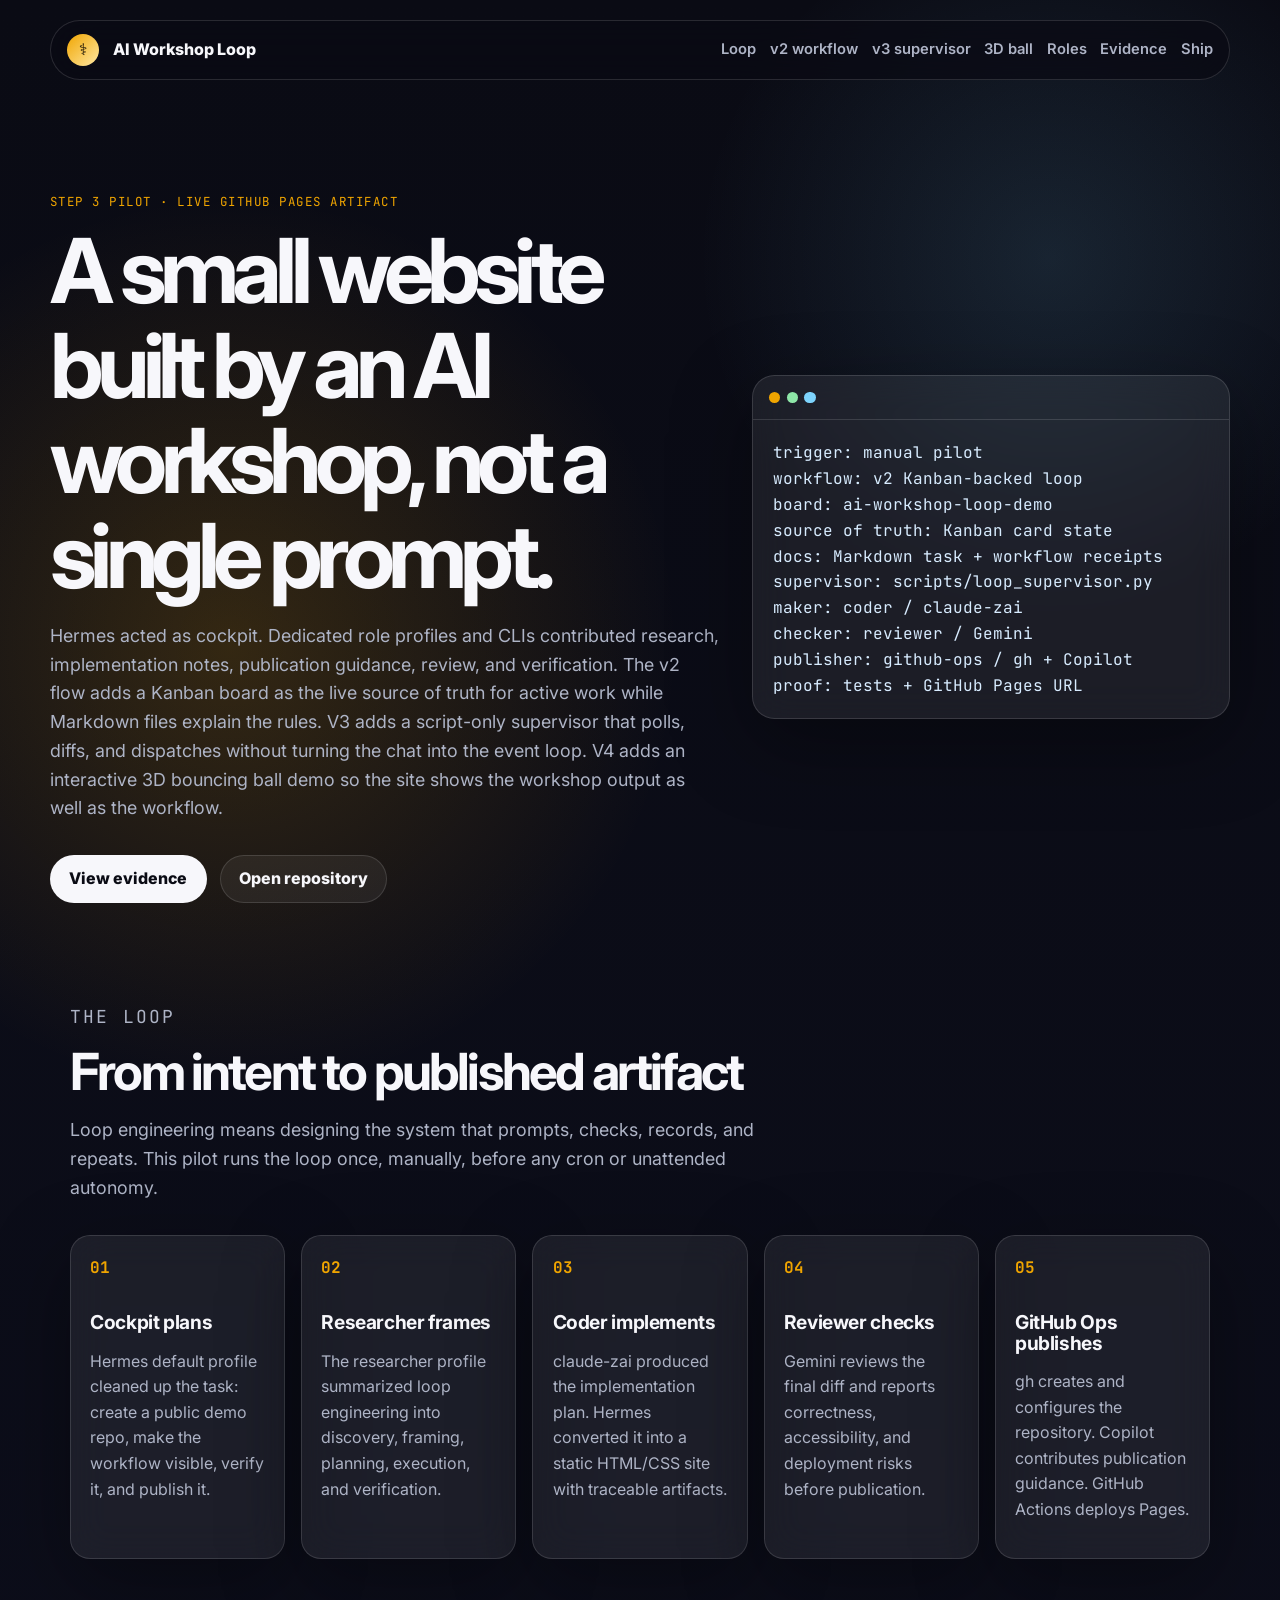
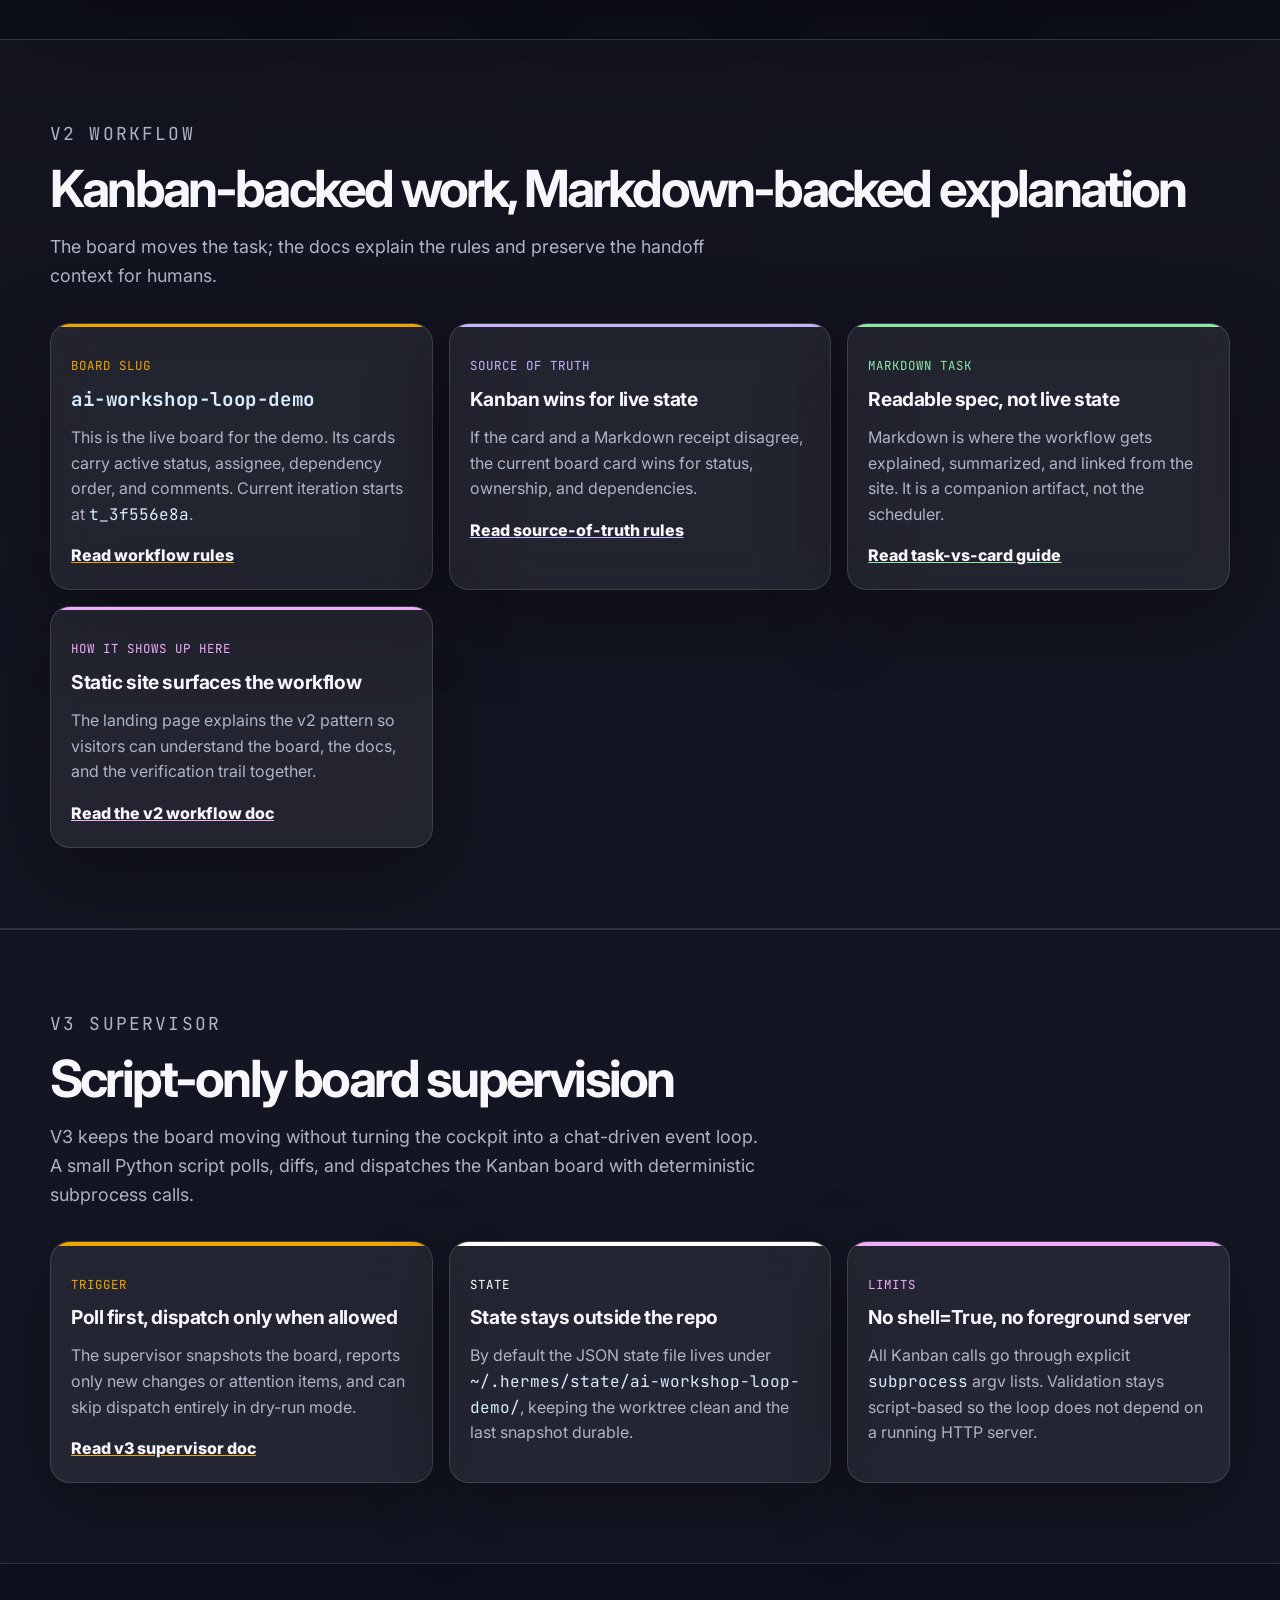
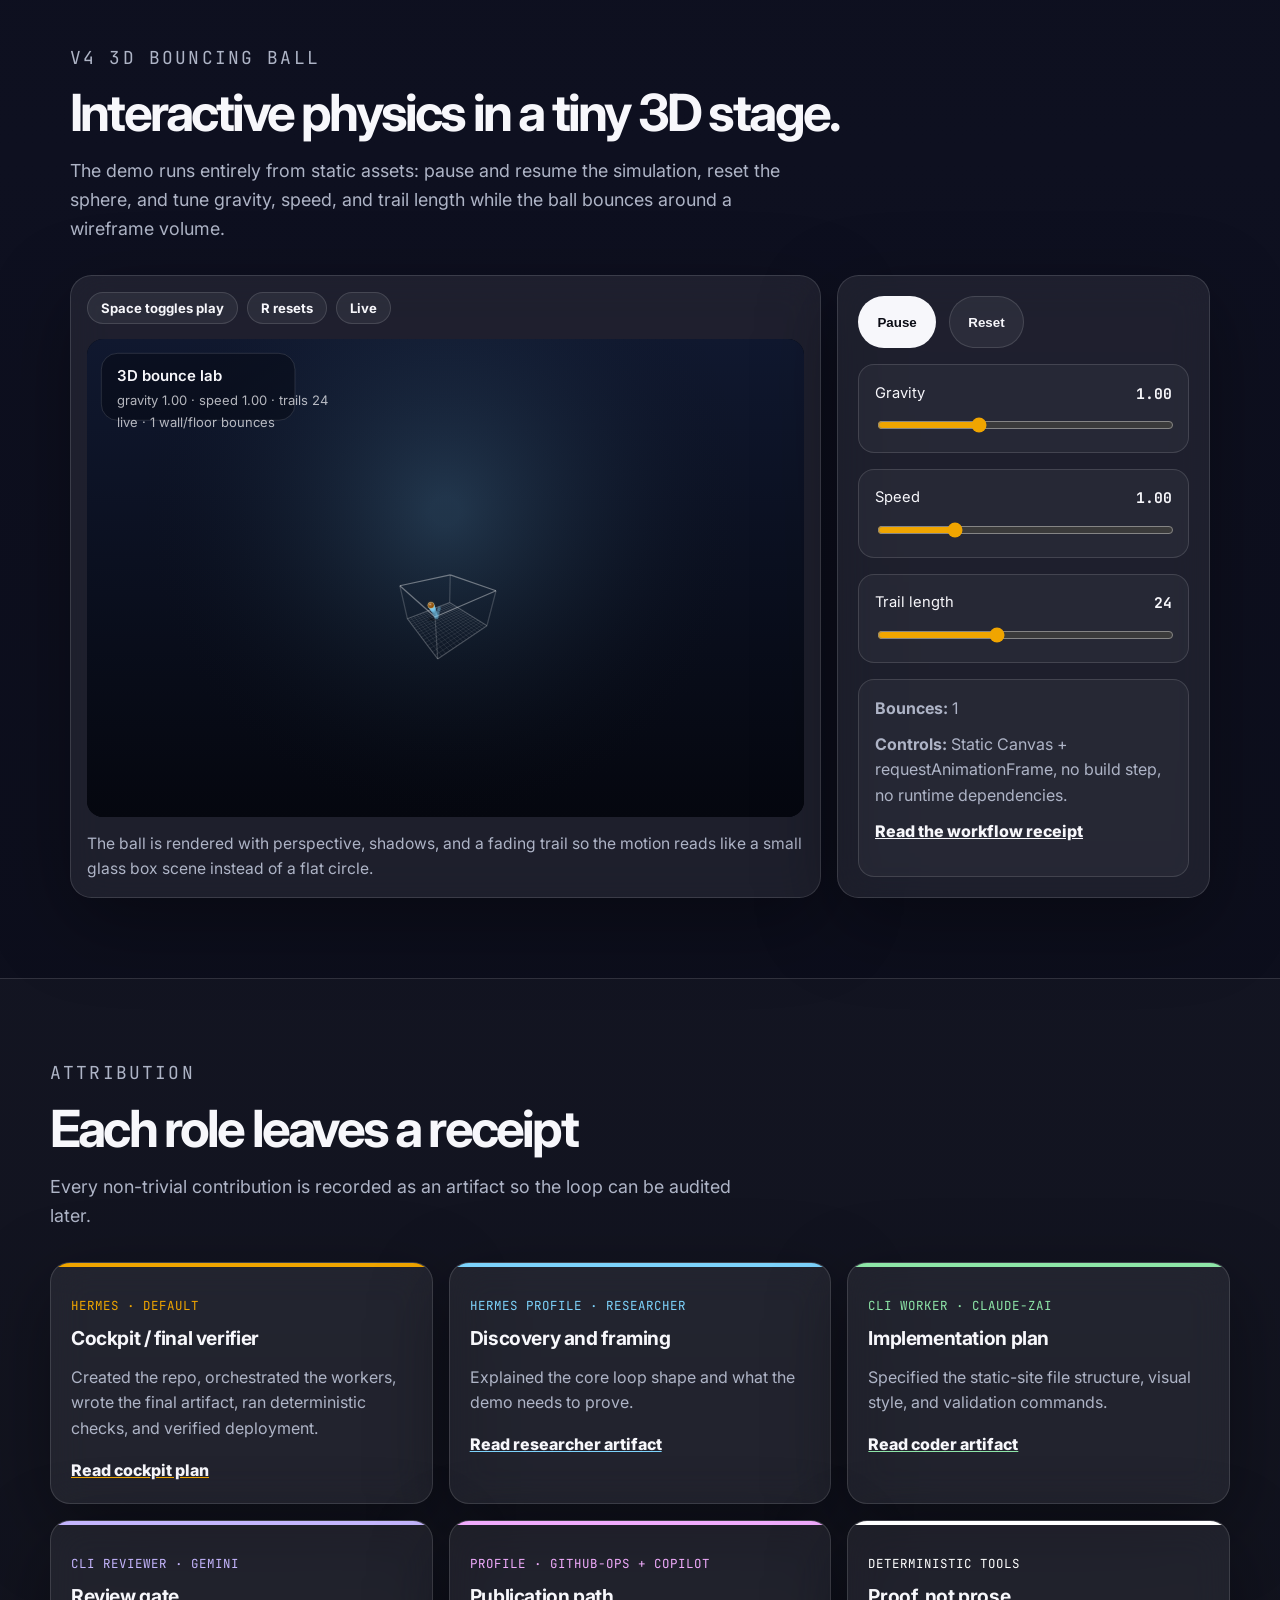
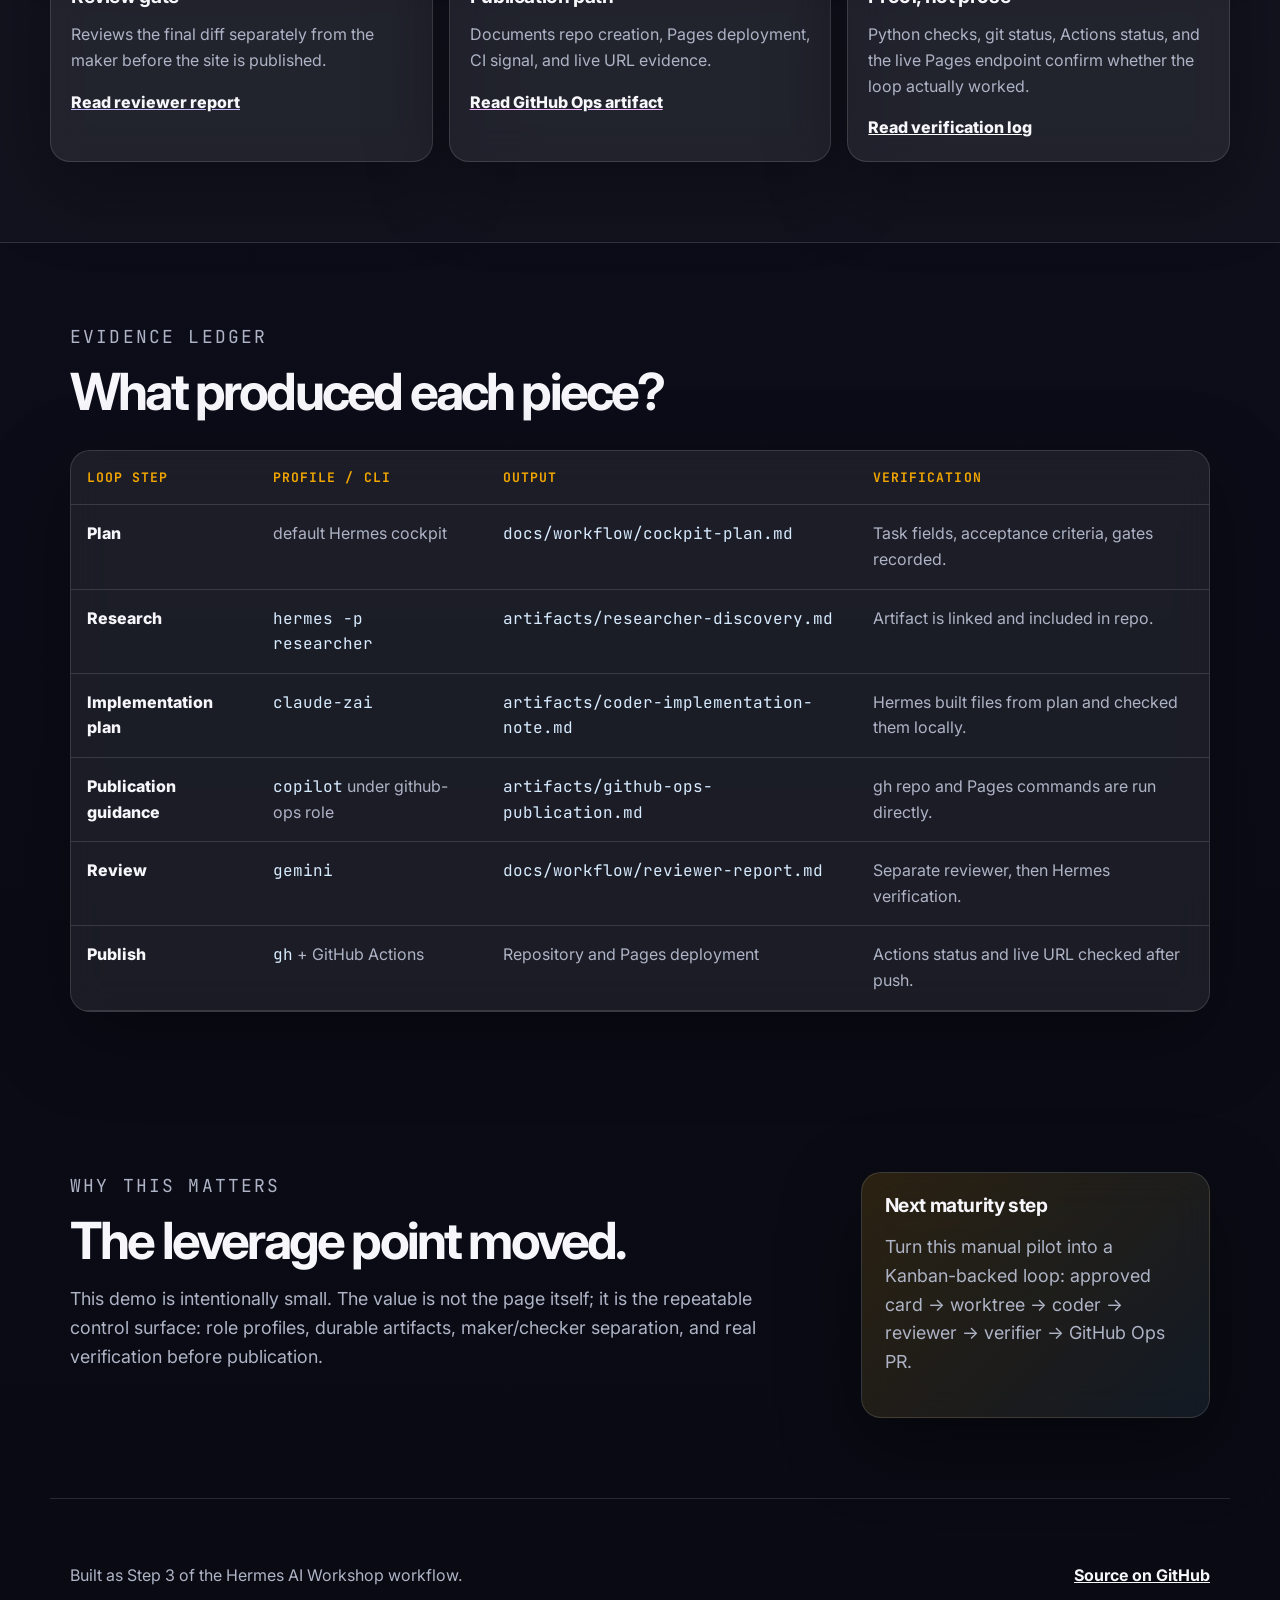
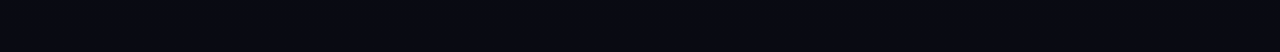
==== commit 249ab044: "feat: publish v4 3D bouncing ball demo" ====
--- a/index.html
+++ b/index.html
@@ -22,6 +22,7 @@
         <a href="#loop">Loop</a>
         <a href="#workflow-v2">v2 workflow</a>
         <a href="#workflow-v3">v3 supervisor</a>
+        <a href="#ball-demo">3D ball</a>
         <a href="#roles">Roles</a>
         <a href="#evidence">Evidence</a>
         <a href="#ship">Ship</a>
@@ -32,7 +33,7 @@
       <div class="hero-copy">
         <p class="eyebrow">Step 3 pilot · live GitHub Pages artifact</p>
         <h1 id="hero-title">A small website built by an AI workshop, not a single prompt.</h1>
-        <p class="hero-subtitle">Hermes acted as cockpit. Dedicated role profiles and CLIs contributed research, implementation notes, publication guidance, review, and verification. The v2 flow adds a Kanban board as the live source of truth for active work while Markdown files explain the rules. V3 adds a script-only supervisor that polls, diffs, and dispatches without turning the chat into the event loop.</p>
+        <p class="hero-subtitle">Hermes acted as cockpit. Dedicated role profiles and CLIs contributed research, implementation notes, publication guidance, review, and verification. The v2 flow adds a Kanban board as the live source of truth for active work while Markdown files explain the rules. V3 adds a script-only supervisor that polls, diffs, and dispatches without turning the chat into the event loop. V4 adds an interactive 3D bouncing ball demo so the site shows the workshop output as well as the workflow.</p>
         <div class="hero-actions">
           <a class="button primary" href="#evidence">View evidence</a>
           <a class="button secondary" href="https://github.com/wink-/ai-workshop-loop-demo">Open repository</a>
@@ -150,6 +151,56 @@
       </div>
     </section>
 
+    <section id="ball-demo" class="section ball-demo">
+      <div class="section-heading">
+        <p class="eyebrow">v4 3D bouncing ball</p>
+        <h2>Interactive physics in a tiny 3D stage.</h2>
+        <p>The demo runs entirely from static assets: pause and resume the simulation, reset the sphere, and tune gravity, speed, and trail length while the ball bounces around a wireframe volume.</p>
+      </div>
+      <div class="ball-shell">
+        <div class="ball-stage">
+          <div class="ball-toolbar" aria-label="Demo shortcuts and status">
+            <span class="pill">Space toggles play</span>
+            <span class="pill">R resets</span>
+            <span class="pill" id="ball-status">Live</span>
+          </div>
+          <canvas id="ball-canvas" class="ball-canvas" width="960" height="640" aria-label="Three-dimensional bouncing ball simulation"></canvas>
+          <p class="ball-caption">The ball is rendered with perspective, shadows, and a fading trail so the motion reads like a small glass box scene instead of a flat circle.</p>
+        </div>
+        <aside class="ball-panel" aria-label="3D ball controls">
+          <div class="ball-controls">
+            <div class="control-row">
+              <button id="ball-play-toggle" class="button primary" type="button" aria-pressed="false">Pause</button>
+              <button id="ball-reset" class="button secondary" type="button">Reset</button>
+            </div>
+
+            <label class="slider-row" for="ball-gravity">
+              <span>Gravity</span>
+              <strong id="ball-gravity-value">1.00</strong>
+              <input id="ball-gravity" type="range" min="0.4" max="2.2" step="0.05" value="1">
+            </label>
+
+            <label class="slider-row" for="ball-speed">
+              <span>Speed</span>
+              <strong id="ball-speed-value">1.00</strong>
+              <input id="ball-speed" type="range" min="0.5" max="2.5" step="0.05" value="1">
+            </label>
+
+            <label class="slider-row" for="ball-trails">
+              <span>Trail length</span>
+              <strong id="ball-trails-value">24</strong>
+              <input id="ball-trails" type="range" min="0" max="60" step="1" value="24">
+            </label>
+          </div>
+          <div class="ball-notes">
+            <p><strong>Bounces:</strong> <span id="ball-bounces">0</span></p>
+            <p><strong>Controls:</strong> Static Canvas + requestAnimationFrame, no build step, no runtime dependencies.</p>
+            <p><a href="docs/workflow/3d-bouncing-ball-v4.md">Read the workflow receipt</a></p>
+          </div>
+        </aside>
+      </div>
+    </section>
+
     <section id="roles" class="section alt">
       <div class="section-heading">
         <p class="eyebrow">Attribution</p>
@@ -270,5 +321,6 @@
     <p>Built as Step 3 of the Hermes AI Workshop workflow.</p>
     <p><a href="https://github.com/wink-/ai-workshop-loop-demo">Source on GitHub</a></p>
   </footer>
+  <script src="scripts/ball_demo.js"></script>
 </body>
 </html>
--- a/styles.css
+++ b/styles.css
@@ -182,6 +182,83 @@
   align-items: stretch;
 }
 .ship-card { border-radius: 1.25rem; padding: 1.4rem; background: linear-gradient(135deg, rgba(240,165,0,0.15), rgba(125,211,252,0.08)); }
+.ball-shell {
+  display: grid;
+  grid-template-columns: minmax(0, 1.45fr) minmax(320px, 0.72fr);
+  gap: 1rem;
+  align-items: stretch;
+}
+.ball-stage,
+.ball-panel {
+  border: 1px solid var(--line);
+  background: var(--panel);
+  box-shadow: var(--shadow);
+  backdrop-filter: blur(18px);
+  border-radius: 1.35rem;
+}
+.ball-stage { padding: 1rem; overflow: hidden; }
+.ball-toolbar {
+  display: flex;
+  flex-wrap: wrap;
+  gap: 0.6rem;
+  margin-bottom: 0.9rem;
+}
+.pill {
+  display: inline-flex;
+  align-items: center;
+  min-height: 2rem;
+  padding: 0 0.8rem;
+  border-radius: 999px;
+  border: 1px solid var(--line);
+  background: rgba(255,255,255,0.06);
+  color: var(--text);
+  font-size: 0.82rem;
+  font-weight: 700;
+}
+.ball-canvas {
+  display: block;
+  width: 100%;
+  aspect-ratio: 3 / 2;
+  border-radius: 1rem;
+  background: #05070f;
+}
+.ball-caption {
+  margin: 0.9rem 0 0;
+  color: var(--muted);
+  font-size: 0.98rem;
+}
+.ball-panel { padding: 1.25rem; display: grid; gap: 1rem; }
+.ball-controls { display: grid; gap: 1rem; }
+.control-row { display: flex; flex-wrap: wrap; gap: 0.8rem; }
+.slider-row {
+  display: grid;
+  grid-template-columns: 1fr auto;
+  gap: 0.5rem 0.75rem;
+  align-items: center;
+  padding: 0.95rem 1rem 1rem;
+  border-radius: 1rem;
+  border: 1px solid var(--line);
+  background: rgba(255,255,255,0.04);
+}
+.slider-row span,
+.slider-row strong {
+  font-size: 0.92rem;
+}
+.slider-row strong { color: var(--text); font-family: "JetBrains Mono", monospace; }
+.slider-row input[type="range"] {
+  grid-column: 1 / -1;
+  width: 100%;
+  accent-color: var(--amber);
+}
+.ball-notes {
+  padding: 1rem;
+  border-radius: 1rem;
+  background: rgba(255,255,255,0.04);
+  border: 1px solid var(--line);
+}
+.ball-notes p { margin: 0 0 0.65rem; color: var(--muted); }
+.ball-notes p:last-child { margin-bottom: 0; }
+.ball-notes a { color: var(--text); font-weight: 800; }
 .footer {
   max-width: 1180px;
   margin: 0 auto;
@@ -197,6 +274,7 @@
 @media (max-width: 900px) {
   .hero-grid,
   .ship { grid-template-columns: 1fr; }
+  .ball-shell { grid-template-columns: 1fr; }
   .timeline,
   .role-grid { grid-template-columns: 1fr 1fr; }
 }
@@ -205,6 +283,8 @@
   .nav,
   .nav-links { flex-direction: column; }
   .hero-grid { margin-top: 4rem; }
+  .ball-stage,
+  .ball-panel { padding: 0.9rem; }
   .timeline,
   .role-grid { grid-template-columns: 1fr; }
   .footer { flex-direction: column; }
